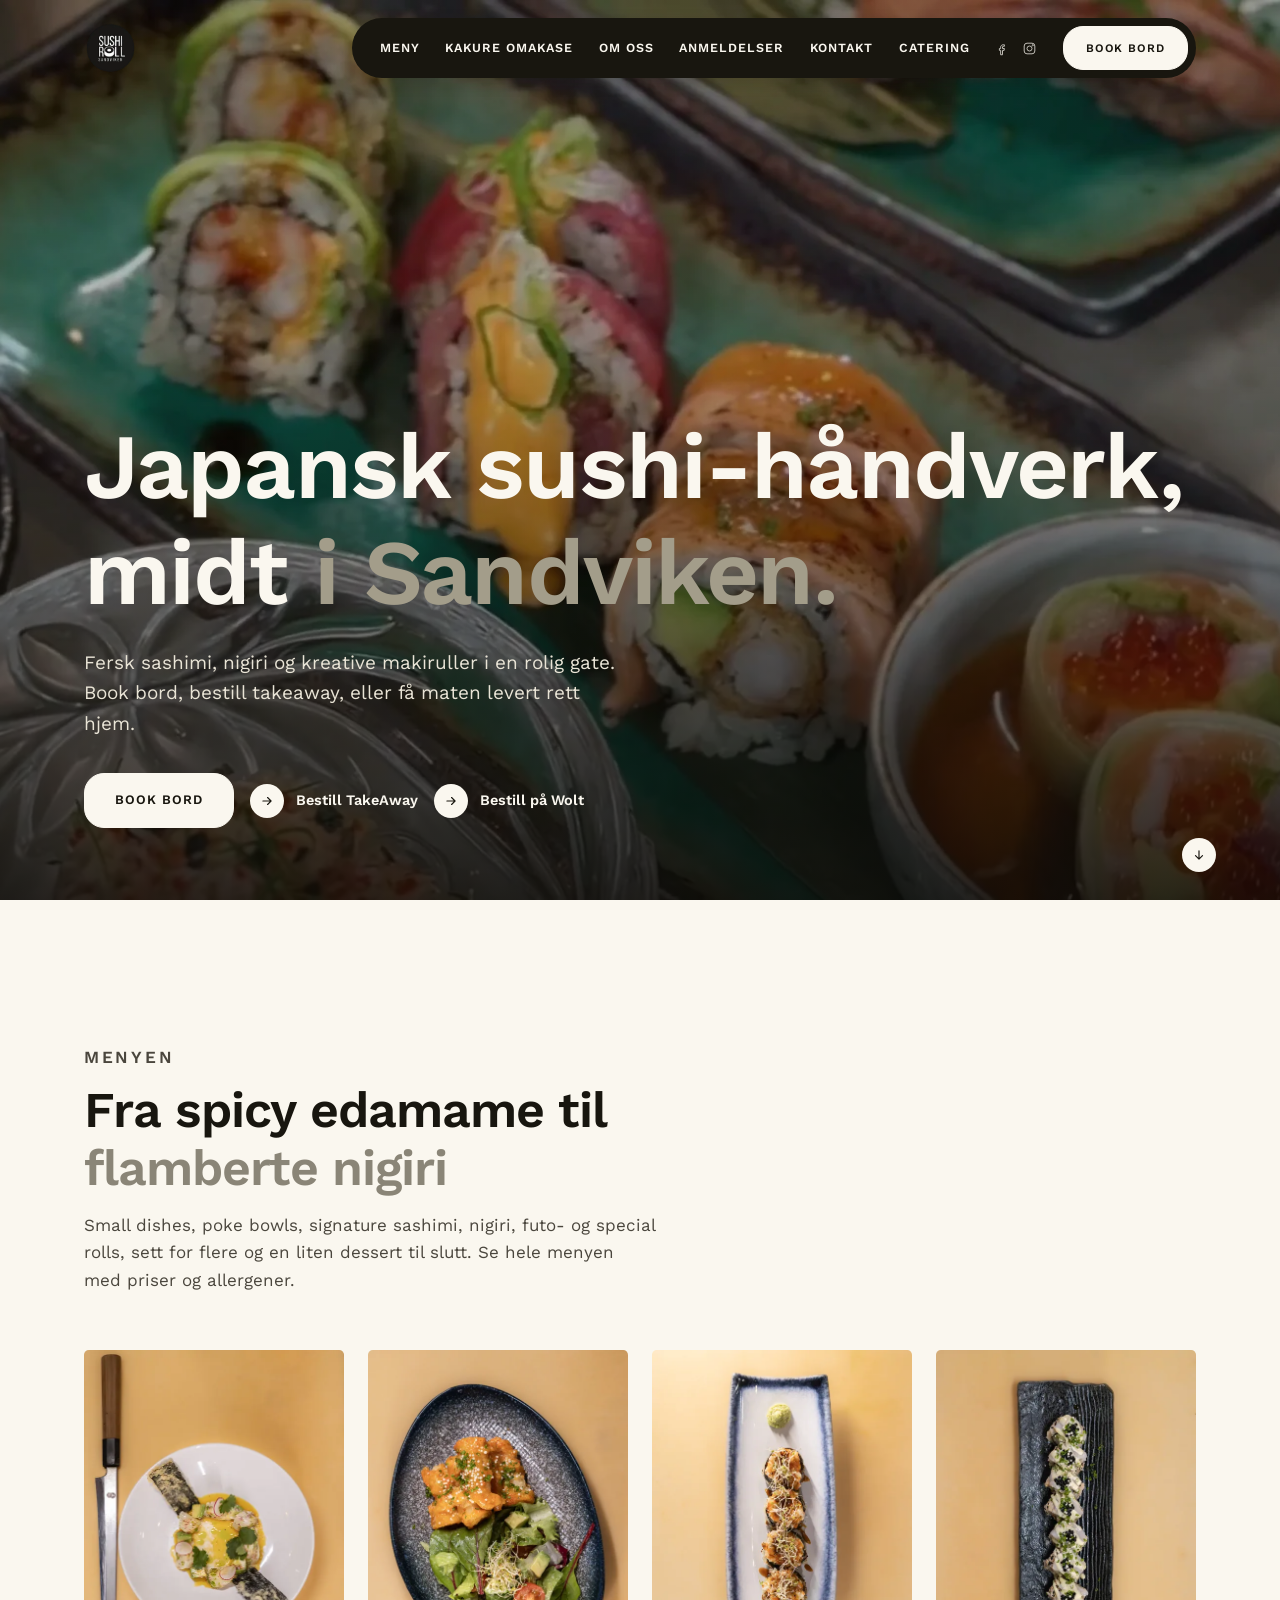
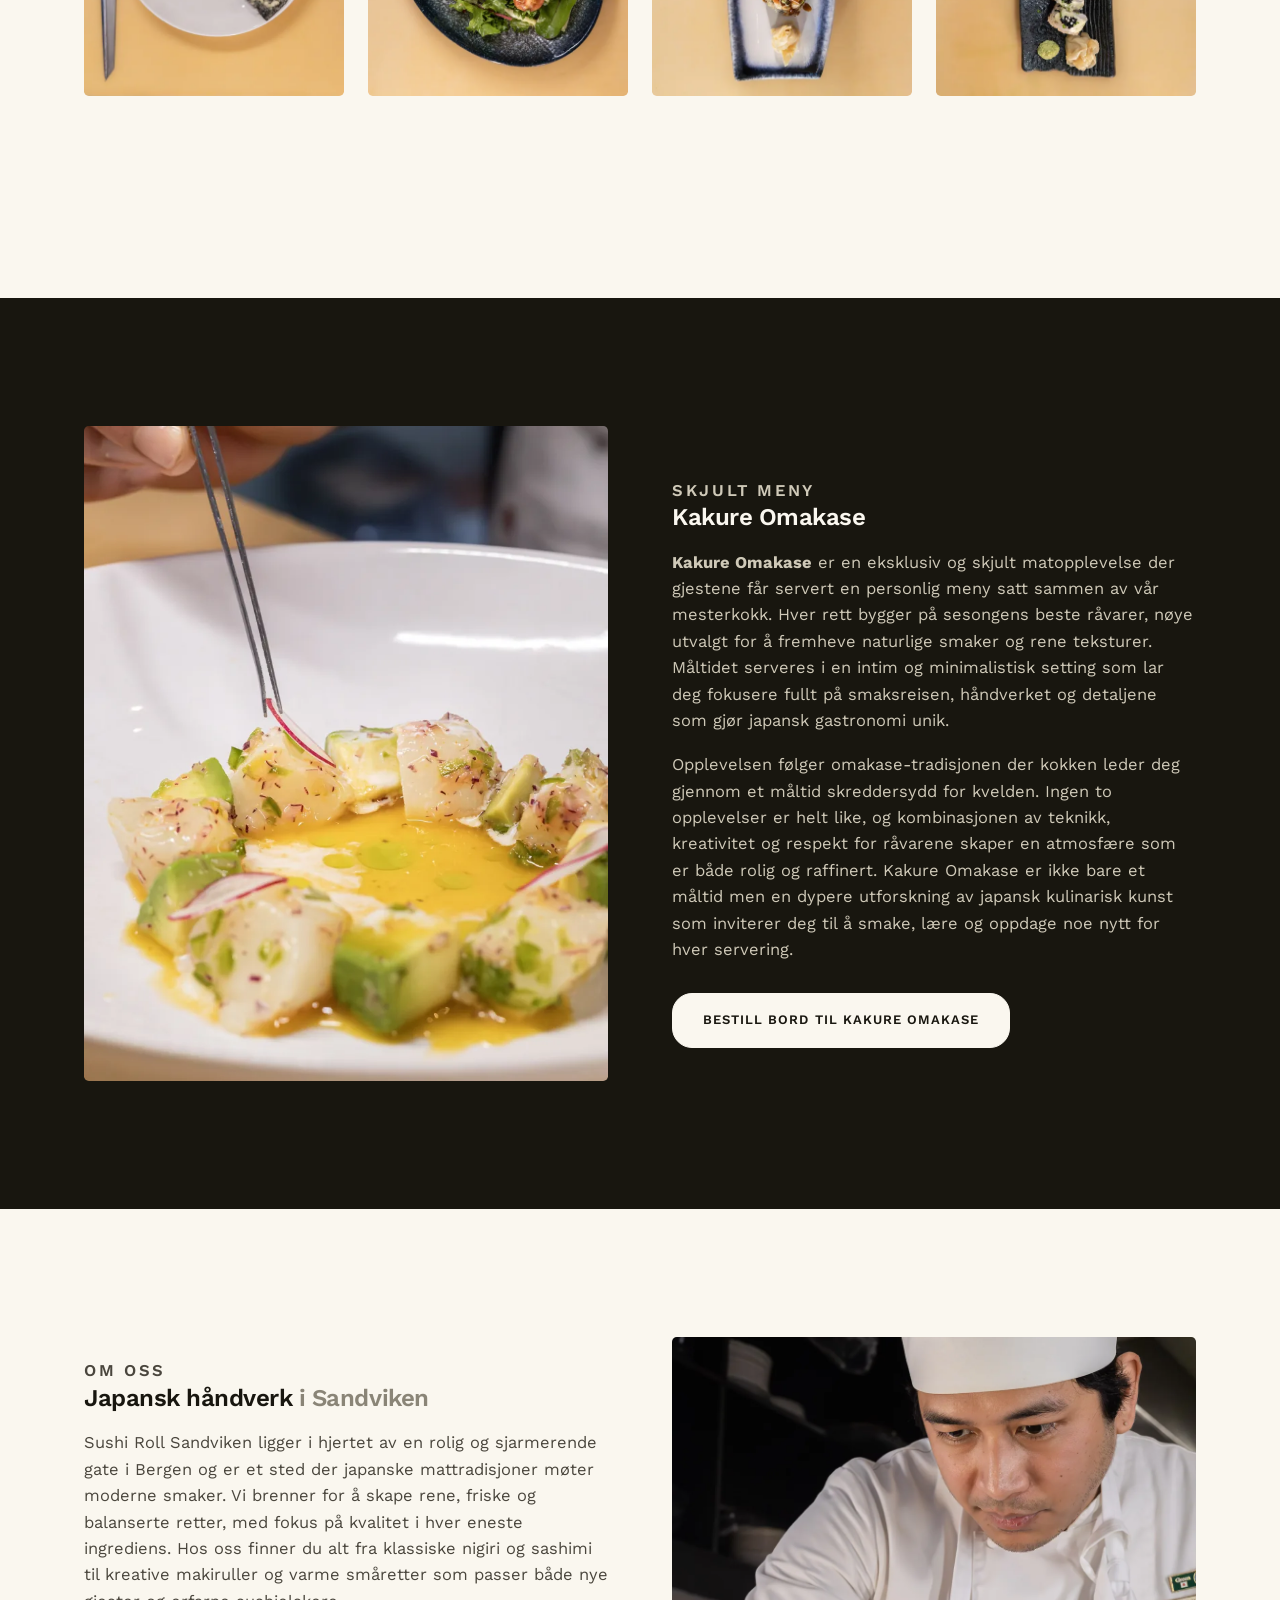
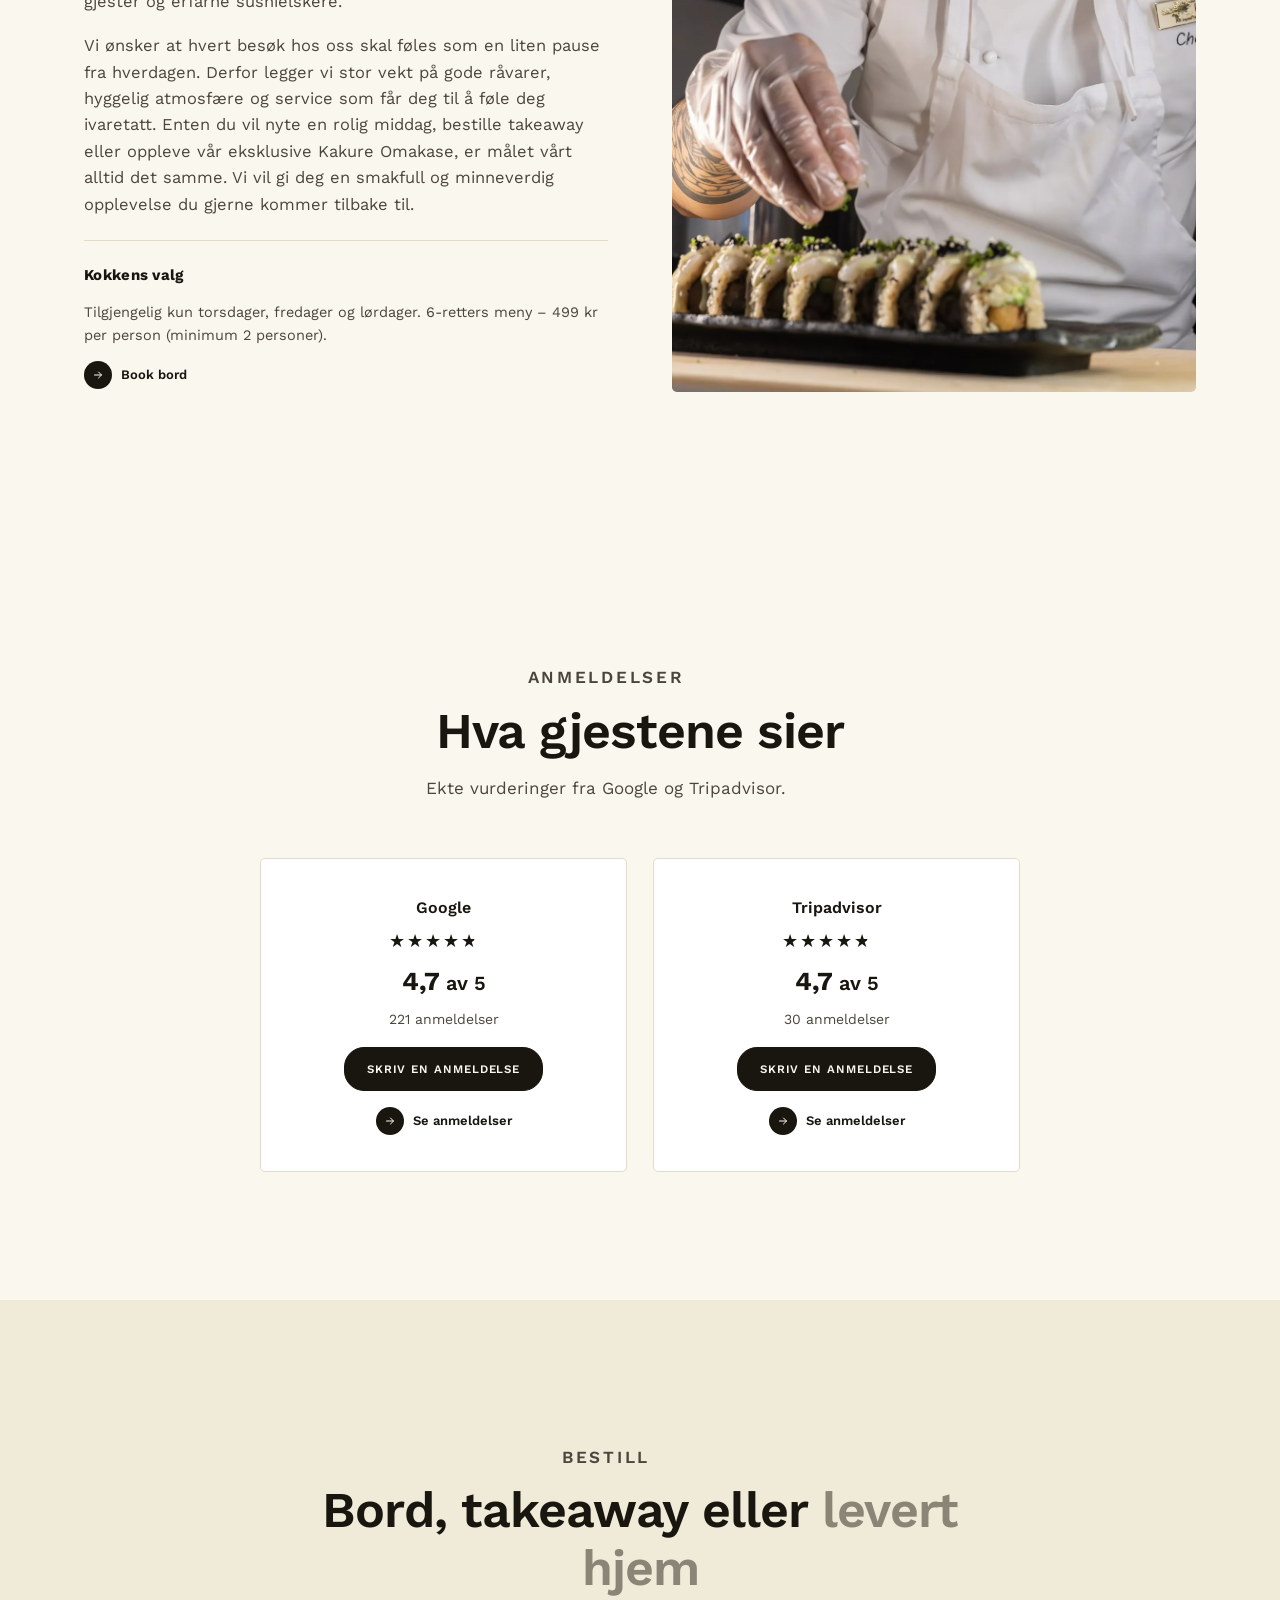
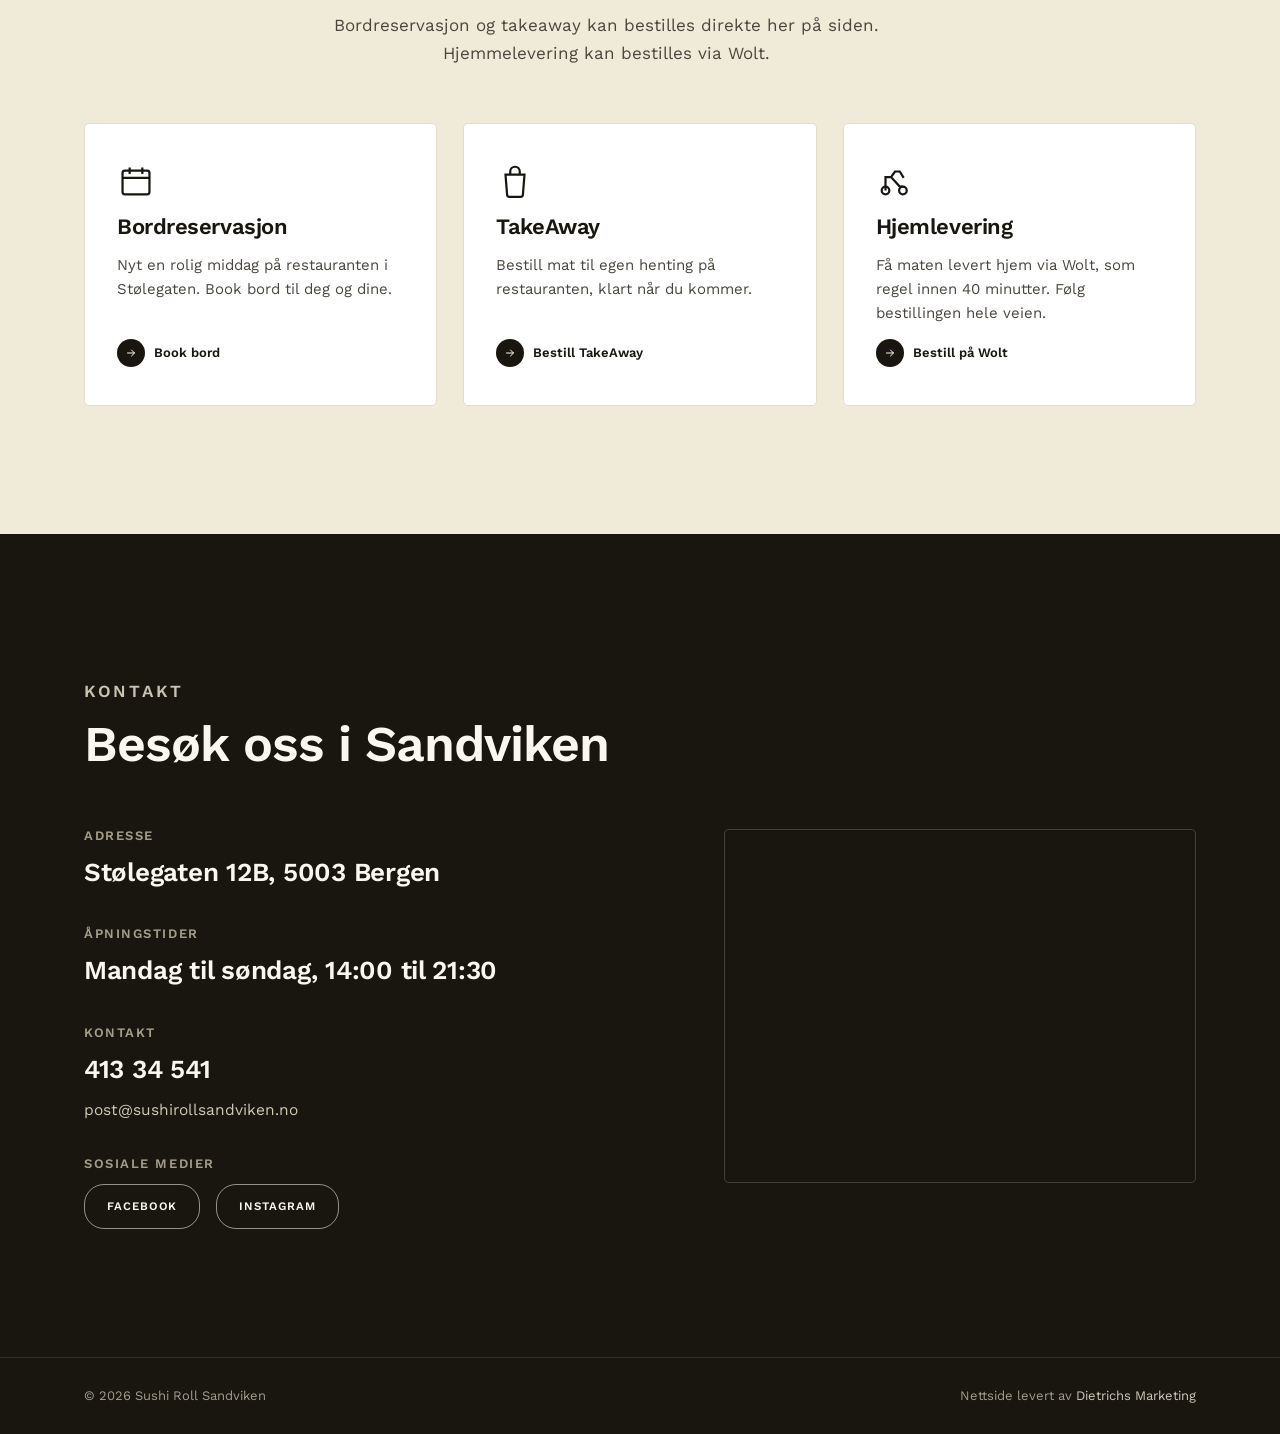
==== index.html @ 58fd5859 "Sett inn ekte Google tag (GT-PLFJ6S7V) for Sushi Roll AS + merk konverteringslenker - Erstattet SPOR" ====
<!DOCTYPE html>
<html lang="nb">
<head>
<!-- Google tag (gtag.js) -->
<script async src="https://www.googletagmanager.com/gtag/js?id=GT-PLFJ6S7V"></script>
<script>
  window.dataLayer = window.dataLayer || [];
  function gtag(){dataLayer.push(arguments);}
  gtag('js', new Date());
  gtag('config', 'GT-PLFJ6S7V');
</script>
<meta charset="UTF-8">
<meta name="viewport" content="width=device-width, initial-scale=1">
<title>Sushi Roll Sandviken. Japansk sushi-håndverk i Bergen</title>
<meta name="description" content="Sushi Roll Sandviken ligger i Stølegaten i Bergen. Fersk sashimi, nigiri og kreative makiruller, Kakure Omakase, bordbestilling, takeaway og hjemlevering via Wolt.">
<meta name="theme-color" content="#18160f">
<link rel="canonical" href="https://adriandie.github.io/sushirollsandviken-redesign/">
<meta property="og:type" content="restaurant">
<meta property="og:title" content="Sushi Roll Sandviken. Japansk sushi-håndverk i Bergen">
<meta property="og:description" content="Sushi Roll Sandviken ligger i Stølegaten i Bergen. Fersk sashimi, nigiri og kreative makiruller, Kakure Omakase, bordbestilling, takeaway og hjemlevering via Wolt.">
<meta property="og:image" content="https://adriandie.github.io/sushirollsandviken-redesign/assets/images/hero-poster.webp">
<meta property="og:url" content="https://adriandie.github.io/sushirollsandviken-redesign/">
<meta property="og:locale" content="nb_NO">
<meta name="twitter:card" content="summary_large_image">
<link rel="icon" href="assets/images/favicon.png" type="image/png">
<link rel="preload" as="font" type="font/woff2" href="assets/fonts/WorkSans-600-latin.woff2" crossorigin>
<link rel="preload" as="font" type="font/woff2" href="assets/fonts/WorkSans-400-latin.woff2" crossorigin>
<link rel="stylesheet" href="style.css">
<script type="application/ld+json">
{
  "@context": "https://schema.org",
  "@type": "Restaurant",
  "name": "Sushi Roll Sandviken",
  "image": "https://adriandie.github.io/sushirollsandviken-redesign/assets/images/hero-poster.webp",
  "url": "https://adriandie.github.io/sushirollsandviken-redesign/",
  "telephone": "+4741334541",
  "email": "post@sushirollsandviken.no",
  "servesCuisine": "Japansk",
  "priceRange": "$$",
  "menu": "https://adriandie.github.io/sushirollsandviken-redesign/meny.html",
  "address": {
    "@type": "PostalAddress",
    "streetAddress": "Stølegaten 12B",
    "postalCode": "5003",
    "addressLocality": "Bergen",
    "addressCountry": "NO"
  },
  "openingHoursSpecification": {
    "@type": "OpeningHoursSpecification",
    "dayOfWeek": ["Monday","Tuesday","Wednesday","Thursday","Friday","Saturday","Sunday"],
    "opens": "14:00",
    "closes": "21:30"
  },
  "sameAs": [
    "https://www.facebook.com/Sushirollsandviken",
    "https://www.instagram.com/sushirollsandviken/",
    "https://www.tripadvisor.com/Restaurant_Review-g190502-d24092539-Reviews-Sushi_Roll_Sandviken-Bergen_Hordaland_Western_Norway.html"
  ]
}
</script>
</head>
<body>
<!-- SPORING: sett inn GTM noscript-iframe her ved lansering på ekte domene, se SPORING-KILDE.md -->

<div class="scrim" id="scrim"></div>

<header class="site-header" id="siteHeader">
  <div class="container">
    <a href="index.html" class="brand" aria-label="Sushi Roll Sandviken, til forsiden">
      <img src="assets/images/logo.webp" alt="Sushi Roll Sandviken" width="150" height="148">
    </a>
    <div class="nav-pill">
      <nav class="main-nav" aria-label="Hovedmeny">
        <a href="meny.html">Meny</a>
        <a href="#kakure">Kakure Omakase</a>
        <a href="#om">Om oss</a>
        <a href="#anmeldelser">Anmeldelser</a>
        <a href="#kontakt">Kontakt</a>
        <a href="catering.html">Catering</a>
      </nav>
      <div class="header-social">
        <a href="https://www.facebook.com/Sushirollsandviken" target="_blank" rel="noopener" aria-label="Sushi Roll Sandviken på Facebook">
          <svg viewBox="0 0 24 24" fill="none" stroke="currentColor" stroke-width="1.6"><path d="M15 8.5h-2c-.55 0-1 .45-1 1V12h3l-.4 3h-2.6v7h-3v-7H7v-3h2v-2.2C9 7.9 10.6 6 13.2 6H15v2.5Z"/></svg>
        </a>
        <a href="https://www.instagram.com/sushirollsandviken/" target="_blank" rel="noopener" aria-label="Sushi Roll Sandviken på Instagram">
          <svg viewBox="0 0 24 24" fill="none" stroke="currentColor" stroke-width="1.6"><rect x="3.5" y="3.5" width="17" height="17" rx="4.5"/><circle cx="12" cy="12" r="4"/><circle cx="17.2" cy="6.8" r="1"/></svg>
        </a>
      </div>
      <a class="btn btn--sm nav-cta" href="https://booking.gastroplanner.no/sushi-roll-sandviken/t" target="_blank" rel="noopener" data-event="sushi-table-booking">Book bord</a>
    </div>
  </div>
</header>

<nav class="mobile-tabbar" aria-label="Hurtighandlinger" id="mobileTabbar">
  <a class="mobile-tabbar-item is-primary" href="https://booking.gastroplanner.no/sushi-roll-sandviken/t" target="_blank" rel="noopener" data-event="sushi-table-booking">
    <svg viewBox="0 0 24 24" fill="none" stroke="currentColor" stroke-width="1.4"><rect x="3.5" y="5.5" width="17" height="15" rx="1.5"/><path d="M3.5 10h17M8 3.5v4M16 3.5v4"/></svg>
    <span>Book bord</span>
  </a>
  <button type="button" class="mobile-tabbar-item" id="tabbarOrderTrigger" aria-haspopup="true" aria-expanded="false" aria-controls="tabbarOrderMenu">
    <svg viewBox="0 0 24 24" fill="none" stroke="currentColor" stroke-width="1.4"><path d="M6 8h12l-1 12.5a1.5 1.5 0 0 1-1.5 1.5h-7a1.5 1.5 0 0 1-1.5-1.5L6 8Z"/><path d="M9 8V6a3 3 0 0 1 6 0v2"/></svg>
    <span>Bestill</span>
  </button>
  <button class="mobile-tabbar-item" id="hamburgerBtn" aria-label="Åpne meny" aria-expanded="false" aria-controls="mobileMenu">
    <svg viewBox="0 0 24 24" fill="none" stroke="currentColor" stroke-width="2" stroke-linecap="round"><path d="M4 7h16M4 12h16M4 17h16"/></svg>
    <span>Meny</span>
  </button>
  <div class="tabbar-order-menu" id="tabbarOrderMenu">
    <a href="https://wolt.com/en/nor/bergen/restaurant/sushi-roll-sandviken" target="_blank" rel="noopener">Levering</a>
    <a href="https://order.gastroplanner.no/s/ZCVRJ" target="_blank" rel="noopener">Takeaway</a>
  </div>
</nav>

<div class="mobile-menu" id="mobileMenu">
  <div class="mobile-menu-top">
    <button class="mobile-close" id="mobileCloseBtn" aria-label="Lukk meny">
      <svg viewBox="0 0 24 24" fill="none" stroke="currentColor" stroke-width="1.8" width="18" height="18"><path d="M5 5l14 14M19 5 5 19"/></svg>
    </button>
  </div>
  <nav aria-label="Mobilmeny">
    <a href="meny.html">Meny</a>
    <a href="#kakure">Kakure Omakase</a>
    <a href="#om">Om oss</a>
    <a href="#anmeldelser">Anmeldelser</a>
    <a href="#kontakt">Kontakt</a>
    <a href="catering.html">Catering</a>
  </nav>
  <div class="btn-row">
    <a class="btn btn--on-dark" href="https://booking.gastroplanner.no/sushi-roll-sandviken/t" target="_blank" rel="noopener" data-event="sushi-table-booking">Book bord</a>
    <a class="btn btn--ghost-on-dark" href="https://order.gastroplanner.no/s/ZCVRJ" target="_blank" rel="noopener">Bestill TakeAway</a>
    <a class="btn btn--ghost-on-dark" href="https://wolt.com/en/nor/bergen/restaurant/sushi-roll-sandviken" target="_blank" rel="noopener">Bestill på Wolt</a>
  </div>
  <div class="mobile-social">
    <a href="https://www.facebook.com/Sushirollsandviken" target="_blank" rel="noopener" aria-label="Facebook">
      <svg viewBox="0 0 24 24" fill="none" stroke="currentColor" stroke-width="1.6"><path d="M15 8.5h-2c-.55 0-1 .45-1 1V12h3l-.4 3h-2.6v7h-3v-7H7v-3h2v-2.2C9 7.9 10.6 6 13.2 6H15v2.5Z"/></svg>
    </a>
    <a href="https://www.instagram.com/sushirollsandviken/" target="_blank" rel="noopener" aria-label="Instagram">
      <svg viewBox="0 0 24 24" fill="none" stroke="currentColor" stroke-width="1.6"><rect x="3.5" y="3.5" width="17" height="17" rx="4.5"/><circle cx="12" cy="12" r="4"/><circle cx="17.2" cy="6.8" r="1"/></svg>
    </a>
  </div>
</div>

<section class="hero" id="hero">
  <div class="hero-media">
    <video autoplay muted loop playsinline preload="none" poster="assets/images/hero-poster.webp">
      <source src="assets/video/hero.mp4" type="video/mp4">
    </video>
  </div>
  <div class="hero-inner container">
    <h1 class="headline" data-muted="2">Japansk sushi-håndverk, midt i Sandviken.</h1>
    <p class="hero-lead reveal">Fersk sashimi, nigiri og kreative makiruller i en rolig gate. Book bord, bestill takeaway, eller få maten levert rett hjem.</p>
    <div class="btn-row reveal">
      <a class="btn btn--on-dark" href="https://booking.gastroplanner.no/sushi-roll-sandviken/t" target="_blank" rel="noopener" data-event="sushi-table-booking">Book bord</a>
      <a class="arrow-link arrow-link--on-dark hero-order-desktop" href="https://order.gastroplanner.no/s/ZCVRJ" target="_blank" rel="noopener">
        <span class="arrow-circle"><svg viewBox="0 0 24 24" fill="none" stroke="currentColor" stroke-width="2" stroke-linecap="round" stroke-linejoin="round"><path d="M5 12h14M13 6l6 6-6 6"/></svg></span>
        Bestill TakeAway
      </a>
      <a class="arrow-link arrow-link--on-dark hero-order-desktop" href="https://wolt.com/en/nor/bergen/restaurant/sushi-roll-sandviken" target="_blank" rel="noopener">
        <span class="arrow-circle"><svg viewBox="0 0 24 24" fill="none" stroke="currentColor" stroke-width="2" stroke-linecap="round" stroke-linejoin="round"><path d="M5 12h14M13 6l6 6-6 6"/></svg></span>
        Bestill på Wolt
      </a>
    </div>
  </div>
  <a href="#chefs" class="hero-scroll arrow-link arrow-link--on-dark" aria-label="Se mer">
    <span class="arrow-circle"><svg viewBox="0 0 24 24" fill="none" stroke="currentColor" stroke-width="2" stroke-linecap="round" stroke-linejoin="round"><path d="M12 5v14M6 13l6 6 6-6"/></svg></span>
  </a>
</section>

<section class="section" id="meny-preview">
  <div class="container">
    <div class="section-head">
      <p class="eyebrow reveal">Menyen</p>
      <h2 class="headline" data-muted="2">Fra spicy edamame til flamberte nigiri</h2>
      <p class="reveal">Small dishes, poke bowls, signature sashimi, nigiri, futo- og special rolls, sett for flere og en liten dessert til slutt. Se hele menyen med priser og allergener.</p>
    </div>
    <div class="dish-grid">
      <div class="dish-card reveal"><img src="assets/images/dish-01.webp" alt="Retter tilberedt hos Sushi Roll Sandviken" loading="lazy" width="528" height="705"></div>
      <div class="dish-card reveal"><img src="assets/images/dish-02.webp" alt="Retter tilberedt hos Sushi Roll Sandviken" loading="lazy" width="529" height="705"></div>
      <div class="dish-card reveal"><img src="assets/images/dish-03.webp" alt="Sushirull hos Sushi Roll Sandviken" loading="lazy" width="529" height="705"></div>
      <div class="dish-card reveal"><img src="assets/images/dish-04.webp" alt="Sushirull hos Sushi Roll Sandviken" loading="lazy" width="529" height="705"></div>
    </div>
    <div class="menu-cta reveal">
      <a class="arrow-link" href="meny.html">
        <span class="arrow-circle"><svg viewBox="0 0 24 24" fill="none" stroke="currentColor" stroke-width="2" stroke-linecap="round" stroke-linejoin="round"><path d="M5 12h14M13 6l6 6-6 6"/></svg></span>
        Se hele menyen
      </a>
    </div>
  </div>
</section>

<section class="section section--ink" id="kakure">
  <div class="container">
    <div class="split">
      <div class="split-media reveal"><img src="assets/images/kakure.webp" alt="Rett fra Kakure Omakase hos Sushi Roll Sandviken" loading="lazy" width="773" height="1030"></div>
      <div class="split-copy reveal">
        <p class="eyebrow">Skjult meny</p>
        <h2 class="headline">Kakure Omakase</h2>
        <p><strong>Kakure Omakase</strong> er en eksklusiv og skjult matopplevelse der gjestene får servert en personlig meny satt sammen av vår mesterkokk. Hver rett bygger på sesongens beste råvarer, nøye utvalgt for å fremheve naturlige smaker og rene teksturer. Måltidet serveres i en intim og minimalistisk setting som lar deg fokusere fullt på smaksreisen, håndverket og detaljene som gjør japansk gastronomi unik.</p>
        <p>Opplevelsen følger omakase-tradisjonen der kokken leder deg gjennom et måltid skreddersydd for kvelden. Ingen to opplevelser er helt like, og kombinasjonen av teknikk, kreativitet og respekt for råvarene skaper en atmosfære som er både rolig og raffinert. Kakure Omakase er ikke bare et måltid men en dypere utforskning av japansk kulinarisk kunst som inviterer deg til å smake, lære og oppdage noe nytt for hver servering.</p>
        <div class="btn-row">
          <a class="btn btn--on-dark" href="https://booking.gastroplanner.no/kakure_omakse/t" target="_blank" rel="noopener" data-event="kakure-booking">Bestill bord til Kakure Omakase</a>
        </div>
      </div>
    </div>
  </div>
</section>

<section class="section" id="om">
  <div class="container">
    <div class="split reverse">
      <div class="split-media reveal"><img src="assets/images/about.webp" alt="Kokk hos Sushi Roll Sandviken plasserer en rull" loading="lazy" width="1100" height="1467"></div>
      <div class="split-copy reveal">
        <p class="eyebrow">Om oss</p>
        <h2 class="headline" data-muted="2">Japansk håndverk i Sandviken</h2>
        <p>Sushi Roll Sandviken ligger i hjertet av en rolig og sjarmerende gate i Bergen og er et sted der japanske mattradisjoner møter moderne smaker. Vi brenner for å skape rene, friske og balanserte retter, med fokus på kvalitet i hver eneste ingrediens. Hos oss finner du alt fra klassiske nigiri og sashimi til kreative makiruller og varme småretter som passer både nye gjester og erfarne sushielskere.</p>
        <p>Vi ønsker at hvert besøk hos oss skal føles som en liten pause fra hverdagen. Derfor legger vi stor vekt på gode råvarer, hyggelig atmosfære og service som får deg til å føle deg ivaretatt. Enten du vil nyte en rolig middag, bestille takeaway eller oppleve vår eksklusive Kakure Omakase, er målet vårt alltid det samme. Vi vil gi deg en smakfull og minneverdig opplevelse du gjerne kommer tilbake til.</p>
        <div class="chefs-label">
          <strong>Kokkens valg</strong>
          <span>Tilgjengelig kun torsdager, fredager og lørdager. 6-retters meny – 499 kr per person (minimum 2 personer).</span>
          <a class="arrow-link arrow-link--sm" href="https://booking.gastroplanner.no/sushi-roll-sandviken/t" target="_blank" rel="noopener" data-event="sushi-table-booking">
            <span class="arrow-circle"><svg viewBox="0 0 24 24" fill="none" stroke="currentColor" stroke-width="2" stroke-linecap="round" stroke-linejoin="round"><path d="M5 12h14M13 6l6 6-6 6"/></svg></span>
            Book bord
          </a>
        </div>
      </div>
    </div>
  </div>
</section>

<section class="section" id="anmeldelser">
  <div class="container">
    <div class="section-head center">
      <p class="eyebrow reveal">Anmeldelser</p>
      <h2 class="headline">Hva gjestene sier</h2>
      <p class="reveal">Ekte vurderinger fra Google og Tripadvisor.</p>
    </div>
    <div class="review-grid">
      <div class="review-card reveal">
        <div class="review-top">
          <span class="review-platform">Google</span>
          <svg class="stars" viewBox="0 0 110 20" aria-hidden="true">
            <defs><linearGradient id="fill-google"><stop offset="94%" stop-color="var(--ink)"/><stop offset="94%" stop-color="var(--line-strong)"/></linearGradient></defs>
            <text x="0" y="16" font-size="18" letter-spacing="2" fill="url(#fill-google)">★★★★★</text>
          </svg>
        </div>
        <p class="review-score"><strong>4,7</strong> av 5</p>
        <p class="review-count">221 anmeldelser</p>
        <div class="btn-row">
          <a class="btn btn--sm" href="https://www.google.com/maps?cid=10781024246180752057&#38;hl=no" target="_blank" rel="noopener">Skriv en anmeldelse</a>
          <a class="arrow-link arrow-link--sm" href="https://www.google.com/maps?cid=10781024246180752057&#38;hl=no" target="_blank" rel="noopener">
            <span class="arrow-circle"><svg viewBox="0 0 24 24" fill="none" stroke="currentColor" stroke-width="2" stroke-linecap="round" stroke-linejoin="round"><path d="M5 12h14M13 6l6 6-6 6"/></svg></span>
            Se anmeldelser
          </a>
        </div>
      </div>
      <div class="review-card reveal">
        <div class="review-top">
          <span class="review-platform">Tripadvisor</span>
          <svg class="stars" viewBox="0 0 110 20" aria-hidden="true">
            <defs><linearGradient id="fill-trip"><stop offset="94%" stop-color="var(--ink)"/><stop offset="94%" stop-color="var(--line-strong)"/></linearGradient></defs>
            <text x="0" y="16" font-size="18" letter-spacing="2" fill="url(#fill-trip)">★★★★★</text>
          </svg>
        </div>
        <p class="review-score"><strong>4,7</strong> av 5</p>
        <p class="review-count">30 anmeldelser</p>
        <div class="btn-row">
          <a class="btn btn--sm" href="https://www.tripadvisor.com/Restaurant_Review-g190502-d24092539-Reviews-Sushi_Roll_Sandviken-Bergen_Hordaland_Western_Norway.html" target="_blank" rel="noopener">Skriv en anmeldelse</a>
          <a class="arrow-link arrow-link--sm" href="https://www.tripadvisor.com/Restaurant_Review-g190502-d24092539-Reviews-Sushi_Roll_Sandviken-Bergen_Hordaland_Western_Norway.html" target="_blank" rel="noopener">
            <span class="arrow-circle"><svg viewBox="0 0 24 24" fill="none" stroke="currentColor" stroke-width="2" stroke-linecap="round" stroke-linejoin="round"><path d="M5 12h14M13 6l6 6-6 6"/></svg></span>
            Se anmeldelser
          </a>
        </div>
      </div>
    </div>
  </div>
</section>

<section class="section section--alt" id="bestill">
  <div class="container">
    <div class="section-head center">
      <p class="eyebrow reveal">Bestill</p>
      <h2 class="headline" data-muted="2">Bord, takeaway eller levert hjem</h2>
      <p class="reveal">Bordreservasjon og takeaway kan bestilles direkte her på siden. Hjemmelevering kan bestilles via Wolt.</p>
    </div>
    <div class="action-grid">
      <div class="action-card reveal">
        <svg class="icon" viewBox="0 0 24 24" fill="none" stroke="currentColor" stroke-width="1.4"><rect x="3.5" y="5.5" width="17" height="15" rx="1.5"/><path d="M3.5 10h17M8 3.5v4M16 3.5v4"/></svg>
        <h3>Bordreservasjon</h3>
        <p>Nyt en rolig middag på restauranten i Stølegaten. Book bord til deg og dine.</p>
        <a class="arrow-link arrow-link--sm" href="https://booking.gastroplanner.no/sushi-roll-sandviken/t" target="_blank" rel="noopener" data-event="sushi-table-booking">
          <span class="arrow-circle"><svg viewBox="0 0 24 24" fill="none" stroke="currentColor" stroke-width="2" stroke-linecap="round" stroke-linejoin="round"><path d="M5 12h14M13 6l6 6-6 6"/></svg></span>
          Book bord
        </a>
      </div>
      <div class="action-card reveal">
        <svg class="icon" viewBox="0 0 24 24" fill="none" stroke="currentColor" stroke-width="1.4"><path d="M6 8h12l-1 12.5a1.5 1.5 0 0 1-1.5 1.5h-7a1.5 1.5 0 0 1-1.5-1.5L6 8Z"/><path d="M9 8V6a3 3 0 0 1 6 0v2"/></svg>
        <h3>TakeAway</h3>
        <p>Bestill mat til egen henting på restauranten, klart når du kommer.</p>
        <a class="arrow-link arrow-link--sm" href="https://order.gastroplanner.no/s/ZCVRJ" target="_blank" rel="noopener">
          <span class="arrow-circle"><svg viewBox="0 0 24 24" fill="none" stroke="currentColor" stroke-width="2" stroke-linecap="round" stroke-linejoin="round"><path d="M5 12h14M13 6l6 6-6 6"/></svg></span>
          Bestill TakeAway
        </a>
      </div>
      <div class="action-card reveal">
        <svg class="icon" viewBox="0 0 24 24" fill="none" stroke="currentColor" stroke-width="1.4"><circle cx="6" cy="18" r="2.4"/><circle cx="17" cy="18" r="2.4"/><path d="M6 18V9.5h3.5L15 15.5h2M9.5 9.5 12 6h3l2.5 4"/></svg>
        <h3>Hjemlevering</h3>
        <p>Få maten levert hjem via Wolt, som regel innen 40 minutter. Følg bestillingen hele veien.</p>
        <a class="arrow-link arrow-link--sm" href="https://wolt.com/en/nor/bergen/restaurant/sushi-roll-sandviken" target="_blank" rel="noopener">
          <span class="arrow-circle"><svg viewBox="0 0 24 24" fill="none" stroke="currentColor" stroke-width="2" stroke-linecap="round" stroke-linejoin="round"><path d="M5 12h14M13 6l6 6-6 6"/></svg></span>
          Bestill på Wolt
        </a>
      </div>
    </div>
  </div>
</section>

<section class="section section--ink" id="kontakt">
  <div class="container">
    <div class="section-head">
      <p class="eyebrow">Kontakt</p>
      <h2 class="headline">Besøk oss i Sandviken</h2>
    </div>
    <div class="contact-grid">
      <div>
        <div class="contact-block reveal">
          <h3>Adresse</h3>
          <a class="big" href="https://www.google.com/maps/search/?api=1&#38;query=St%C3%B8legaten+12B%2C+5003+Bergen" target="_blank" rel="noopener">Stølegaten 12B, 5003 Bergen</a>
        </div>
        <div class="contact-block reveal">
          <h3>Åpningstider</h3>
          <span class="big">Mandag til søndag, 14:00 til 21:30</span>
        </div>
        <div class="contact-block reveal">
          <h3>Kontakt</h3>
          <a class="big" href="tel:+4741334541">413 34 541</a>
          <a class="sub-link" href="mailto:post@sushirollsandviken.no">post@sushirollsandviken.no</a>
        </div>
        <div class="contact-block reveal">
          <h3>Sosiale medier</h3>
          <div class="btn-row" style="margin-top:12px">
            <a class="btn btn--ghost-on-dark btn--sm" href="https://www.facebook.com/Sushirollsandviken" target="_blank" rel="noopener">Facebook</a>
            <a class="btn btn--ghost-on-dark btn--sm" href="https://www.instagram.com/sushirollsandviken/" target="_blank" rel="noopener">Instagram</a>
          </div>
        </div>
      </div>
      <div class="map-embed reveal">
        <iframe src="https://www.google.com/maps?q=St%C3%B8legaten+12B,+5003+Bergen&#38;output=embed" loading="lazy" referrerpolicy="no-referrer-when-downgrade" title="Kart til Sushi Roll Sandviken"></iframe>
      </div>
    </div>
  </div>
</section>

<footer class="site-footer">
  <div class="container">
    <p>© <span id="year"></span> Sushi Roll Sandviken</p>
    <p>Nettside levert av <a href="https://dmarketing.no" target="_blank" rel="noopener">Dietrichs Marketing</a></p>
  </div>
</footer>

<script src="app.js"></script>
</body>
</html>
---- style.css ----
@font-face {
  font-family: 'Work Sans';
  font-style: normal;
  font-weight: 400;
  font-display: swap;
  src: url(assets/fonts/WorkSans-400-latin-ext.woff2) format('woff2');
  unicode-range: U+0100-02BA, U+02BD-02C5, U+02C7-02CC, U+02CE-02D7, U+02DD-02FF, U+0304, U+0308, U+0329, U+1D00-1DBF, U+1E00-1E9F, U+1EF2-1EFF, U+2020, U+20A0-20AB, U+20AD-20C0, U+2113, U+2C60-2C7F, U+A720-A7FF;
}
@font-face {
  font-family: 'Work Sans';
  font-style: normal;
  font-weight: 400;
  font-display: swap;
  src: url(assets/fonts/WorkSans-400-latin.woff2) format('woff2');
  unicode-range: U+0000-00FF, U+0131, U+0152-0153, U+02BB-02BC, U+02C6, U+02DA, U+02DC, U+0304, U+0308, U+0329, U+2000-206F, U+20AC, U+2122, U+2191, U+2193, U+2212, U+2215, U+FEFF, U+FFFD;
}
@font-face {
  font-family: 'Work Sans';
  font-style: normal;
  font-weight: 500;
  font-display: swap;
  src: url(assets/fonts/WorkSans-500-latin-ext.woff2) format('woff2');
  unicode-range: U+0100-02BA, U+02BD-02C5, U+02C7-02CC, U+02CE-02D7, U+02DD-02FF, U+0304, U+0308, U+0329, U+1D00-1DBF, U+1E00-1E9F, U+1EF2-1EFF, U+2020, U+20A0-20AB, U+20AD-20C0, U+2113, U+2C60-2C7F, U+A720-A7FF;
}
@font-face {
  font-family: 'Work Sans';
  font-style: normal;
  font-weight: 500;
  font-display: swap;
  src: url(assets/fonts/WorkSans-500-latin.woff2) format('woff2');
  unicode-range: U+0000-00FF, U+0131, U+0152-0153, U+02BB-02BC, U+02C6, U+02DA, U+02DC, U+0304, U+0308, U+0329, U+2000-206F, U+20AC, U+2122, U+2191, U+2193, U+2212, U+2215, U+FEFF, U+FFFD;
}
@font-face {
  font-family: 'Work Sans';
  font-style: normal;
  font-weight: 600;
  font-display: swap;
  src: url(assets/fonts/WorkSans-600-latin-ext.woff2) format('woff2');
  unicode-range: U+0100-02BA, U+02BD-02C5, U+02C7-02CC, U+02CE-02D7, U+02DD-02FF, U+0304, U+0308, U+0329, U+1D00-1DBF, U+1E00-1E9F, U+1EF2-1EFF, U+2020, U+20A0-20AB, U+20AD-20C0, U+2113, U+2C60-2C7F, U+A720-A7FF;
}
@font-face {
  font-family: 'Work Sans';
  font-style: normal;
  font-weight: 600;
  font-display: swap;
  src: url(assets/fonts/WorkSans-600-latin.woff2) format('woff2');
  unicode-range: U+0000-00FF, U+0131, U+0152-0153, U+02BB-02BC, U+02C6, U+02DA, U+02DC, U+0304, U+0308, U+0329, U+2000-206F, U+20AC, U+2122, U+2191, U+2193, U+2212, U+2215, U+FEFF, U+FFFD;
}
@font-face {
  font-family: 'Work Sans';
  font-style: normal;
  font-weight: 700;
  font-display: swap;
  src: url(assets/fonts/WorkSans-700-latin-ext.woff2) format('woff2');
  unicode-range: U+0100-02BA, U+02BD-02C5, U+02C7-02CC, U+02CE-02D7, U+02DD-02FF, U+0304, U+0308, U+0329, U+1D00-1DBF, U+1E00-1E9F, U+1EF2-1EFF, U+2020, U+20A0-20AB, U+20AD-20C0, U+2113, U+2C60-2C7F, U+A720-A7FF;
}
@font-face {
  font-family: 'Work Sans';
  font-style: normal;
  font-weight: 700;
  font-display: swap;
  src: url(assets/fonts/WorkSans-700-latin.woff2) format('woff2');
  unicode-range: U+0000-00FF, U+0131, U+0152-0153, U+02BB-02BC, U+02C6, U+02DA, U+02DC, U+0304, U+0308, U+0329, U+2000-206F, U+20AC, U+2122, U+2191, U+2193, U+2212, U+2215, U+FEFF, U+FFFD;
}

/* Sushi Roll Sandviken — redesign, sabi-sushi-style-inspired pass
   Palette stays locked to the client's own brand: ink / off-white / warm neutrals.
   Sabi's bold structural register (semi-bold type, floating pill nav, two-tier
   radius, circular arrow-links, per-word headline reveal) is mapped onto that
   existing palette instead of Sabi's literal coral-red. */


:root{
  --ink:#18160f;
  --ink-soft:#4a463d;
  --ink-faint:#8a8577;
  --paper:#faf7ef;
  --paper-alt:#f0ead9;
  --white:#ffffff;
  --line:#e3dcc9;
  --line-strong:#cfc6ac;
  --cta-bg:#18160f;
  --cta-text:#faf7ef;

  --sans:'Work Sans', -apple-system, BlinkMacSystemFont, 'Segoe UI', sans-serif;

  --container:1240px;
  --pad: clamp(20px, 5vw, 64px);
  --section-pad: clamp(64px, 10vw, 128px);

  --radius-sm: 0.3rem;
  --radius-pill: 20px;
  --radius-full: 999px;
  --shadow-float: 0 5px 15px rgba(24,22,15,.15);
}

*,*::before,*::after{box-sizing:border-box}
html{scroll-behavior:smooth}
@media (prefers-reduced-motion:reduce){html{scroll-behavior:auto}}

body{
  margin:0;
  background:var(--paper);
  color:var(--ink);
  font-family:var(--sans);
  font-size:16px;
  line-height:1.6;
  overflow-x:hidden;
  -webkit-font-smoothing:antialiased;
}

img{max-width:100%;display:block}
a{color:inherit;text-decoration:none}
ul{margin:0;padding:0;list-style:none}
button{font-family:inherit;cursor:pointer}
h1,h2,h3,h4{font-family:var(--sans);font-weight:600;margin:0;line-height:1.15;letter-spacing:-0.02em}
p{margin:0}

.container{max-width:var(--container);margin-inline:auto;padding-inline:var(--pad)}

.eyebrow{
  font-family:var(--sans);
  font-size:12.5px;
  font-weight:600;
  letter-spacing:.16em;
  text-transform:uppercase;
  color:var(--ink-faint);
}

section[id]{scroll-margin-top:96px}
.section{padding-block:var(--section-pad)}
.section--alt{background:var(--paper-alt)}
.section--ink{background:var(--ink);color:var(--paper)}
.section--ink .eyebrow{color:#a39d8a}

.section-head{max-width:640px;margin-bottom:clamp(32px,6vw,56px)}
.section-head.center{margin-inline:auto;text-align:center}
.section-head h2{font-size:clamp(30px,4.4vw,50px);margin-top:10px}
.section-head p{margin-top:16px;color:var(--ink-soft);font-size:17px;max-width:52ch}
.section--ink .section-head p{color:#c9c3b1}

/* ---------- Per-word headline reveal (sabi-sushi-style signature) ---------- */
.headline .word{
  display:inline-block;
  opacity:0;
  transform:translateY(10px);
  transition:opacity .5s ease, transform .5s ease;
}
.headline.is-visible .word{opacity:1;transform:none}
.word--muted{color:var(--ink-faint)}
.section--ink .word--muted, .hero .word--muted{color:#a39d8a}
@media (prefers-reduced-motion:reduce){
  .headline .word{opacity:1;transform:none;transition:none}
}

/* ---------- Buttons ---------- */
.btn{
  display:inline-flex;align-items:center;justify-content:center;gap:8px;
  padding:16px 30px;
  font-family:var(--sans);
  font-weight:600;
  font-size:13px;
  letter-spacing:.08em;
  text-transform:uppercase;
  border:1px solid var(--cta-bg);
  border-radius:var(--radius-pill);
  background:var(--cta-bg);
  color:var(--cta-text);
  transition:background .25s ease, color .25s ease, border-color .25s ease, transform .2s ease;
  white-space:nowrap;
}
.btn:hover{background:transparent;color:var(--cta-bg)}
.btn--ghost{background:transparent;color:var(--cta-bg)}
.btn--ghost:hover{background:var(--cta-bg);color:var(--cta-text)}
.btn--on-dark{border-color:var(--paper);background:var(--paper);color:var(--ink)}
.btn--on-dark:hover{background:transparent;color:var(--paper)}
.btn--ghost-on-dark{border-color:rgba(250,247,239,.55);background:transparent;color:var(--paper)}
.btn--ghost-on-dark:hover{border-color:var(--paper);background:var(--paper);color:var(--ink)}
.btn--sm{padding:12px 22px;font-size:11.5px}
.btn-row{display:flex;flex-wrap:wrap;gap:16px;align-items:center}

/* ---------- Circular arrow-link (sabi-sushi-style signature) ---------- */
.arrow-link{
  display:inline-flex;align-items:center;gap:12px;
  font-family:var(--sans);font-weight:600;font-size:14.5px;
  color:var(--ink);
}
.arrow-link .arrow-circle{
  display:inline-flex;align-items:center;justify-content:center;
  width:34px;height:34px;border-radius:50%;flex:none;
  background:var(--ink);color:var(--paper);
  transition:transform .2s ease;
}
.arrow-link .arrow-circle svg{width:14px;height:14px}
.arrow-link:hover .arrow-circle{transform:translateX(3px)}
.arrow-link--on-dark{color:var(--paper)}
.arrow-link--on-dark .arrow-circle{background:var(--paper);color:var(--ink)}
.arrow-link--sm{font-size:13px;gap:9px}
.arrow-link--sm .arrow-circle{width:28px;height:28px}
.arrow-link--sm .arrow-circle svg{width:12px;height:12px}

/* ---------- Floating header ---------- */
.site-header{
  position:fixed;top:0;left:0;right:0;z-index:100;
  padding-block:18px;
  pointer-events:none;
}
.site-header .container{display:flex;align-items:center;justify-content:space-between;gap:24px}
.brand{display:flex;align-items:center;gap:10px;pointer-events:auto}
.brand img{height:clamp(40px,7vw,52px);width:auto;border-radius:50%}

.nav-pill{
  display:flex;align-items:center;gap:clamp(16px,2vw,30px);
  background:var(--ink);color:var(--paper);
  border-radius:var(--radius-full);
  padding:8px 8px 8px clamp(20px,3vw,28px);
  box-shadow:var(--shadow-float);
  pointer-events:auto;
}
.main-nav{display:flex;align-items:center;gap:clamp(14px,2vw,26px)}
.main-nav a{
  font-size:12.5px;font-weight:600;letter-spacing:.08em;text-transform:uppercase;
  color:var(--paper);position:relative;padding-block:4px;
}
.main-nav a::after{
  content:"";position:absolute;left:0;right:0;bottom:-2px;height:1px;
  background:currentColor;transform:scaleX(0);transform-origin:left;transition:transform .25s ease;
}
.main-nav a:hover::after{transform:scaleX(1)}

.header-actions{display:flex;align-items:center}
.header-social{display:flex;gap:12px}
.header-social a{color:var(--paper);opacity:.75}
.header-social a:hover{opacity:1}
.header-social svg{width:15px;height:15px;display:block}

.nav-pill .nav-cta{border-color:var(--paper);background:var(--paper);color:var(--ink)}
.nav-pill .nav-cta:hover{background:transparent;color:var(--paper);border-color:var(--paper)}

/* ---------- Mobile tab bar (sabi-sushi-style signature, bottom variant) ---------- */
.mobile-tabbar{
  display:none;
  position:fixed;left:0;right:0;bottom:0;z-index:100;
  background:var(--ink);
  padding:10px clamp(16px,4vw,28px);
  align-items:stretch;justify-content:space-around;gap:8px;
  box-shadow:0 -5px 15px rgba(24,22,15,.15);
}
.mobile-tabbar-item{
  display:flex;flex-direction:column;align-items:center;justify-content:center;gap:5px;
  flex:1;
  color:var(--paper);font-family:var(--sans);font-size:11.5px;font-weight:600;
  background:none;border:none;padding:9px 6px;border-radius:var(--radius-pill);
}
.mobile-tabbar-item svg{width:21px;height:21px}
.mobile-tabbar-item.is-primary{background:var(--paper);color:var(--ink)}
.mobile-tabbar-item.is-active{background:var(--paper);color:var(--ink)}

/* ---------- Tab bar order dropdown (Bestill -> Levering/Takeaway) ---------- */
.tabbar-order-menu{
  position:absolute;left:16px;right:16px;bottom:calc(100% + 14px);z-index:5;
  display:flex;flex-direction:column;gap:4px;
  background:var(--paper);border-radius:16px;padding:8px;
  box-shadow:var(--shadow-float);
  opacity:0;visibility:hidden;transform:translateY(8px);
  transition:opacity .2s ease, transform .2s ease, visibility .2s;
}
.mobile-tabbar.is-open .tabbar-order-menu{opacity:1;visibility:visible;transform:translateY(0)}
.tabbar-order-menu a{
  font-family:var(--sans);font-weight:600;font-size:14.5px;color:var(--ink);
  padding:13px 14px;border-radius:10px;
}
.tabbar-order-menu a:hover,.tabbar-order-menu a:active{background:var(--paper-alt)}

/* ---------- Mobile off-canvas ---------- */
.mobile-menu{
  position:fixed;inset:0 0 0 auto;width:min(360px,86vw);
  background:var(--ink);color:var(--paper);
  transform:translateX(100%);transition:transform .35s ease;
  z-index:200;padding:22px 28px 22px;
  display:flex;flex-direction:column;
  overflow-y:auto;
}
.mobile-menu.is-open{transform:translateX(0)}
.mobile-menu-top{display:flex;justify-content:flex-end;margin-bottom:18px}
.mobile-close{
  background:none;border:1px solid rgba(250,247,239,.35);border-radius:50%;
  width:38px;height:38px;color:var(--paper);
  display:flex;align-items:center;justify-content:center;
}
.mobile-menu nav{display:flex;flex-direction:column;gap:2px}
.mobile-menu nav a{
  font-family:var(--sans);font-weight:600;font-size:21px;letter-spacing:-.01em;
  padding:10px 2px;border-bottom:1px solid rgba(250,247,239,.14);
}
.mobile-menu .btn-row{margin-top:18px;flex-direction:column;gap:10px}
.mobile-menu .btn{width:100%;padding:14px 28px}
.mobile-social{display:flex;gap:16px;margin-top:auto;padding-top:16px}
.mobile-social a{color:var(--paper);opacity:.8}
.mobile-social svg{width:19px;height:19px}
.scrim{position:fixed;inset:0;background:rgba(10,9,6,.4);opacity:0;pointer-events:none;transition:opacity .3s ease;z-index:150}
.scrim.is-open{opacity:1;pointer-events:auto}

/* ---------- Hero ---------- */
.hero{
  position:relative;min-height:100svh;display:flex;align-items:flex-end;
  color:#faf7ef;overflow:hidden;
}
.hero-media{position:absolute;inset:0;width:100%;height:100%;overflow:hidden;background:#0e0d09}
.hero-media video,.hero-media img{position:absolute;inset:0;width:100%;height:100%;object-fit:cover}
.hero-media::after{
  content:"";position:absolute;inset:0;
  background:linear-gradient(180deg, rgba(12,11,7,.35) 0%, rgba(12,11,7,.28) 38%, rgba(10,9,6,.86) 100%);
}
.hero-inner{position:relative;z-index:2;width:100%;padding-block:clamp(120px,20vw,180px) clamp(48px,7vw,72px)}
.hero h1{
  font-size:clamp(42px,8vw,92px);
  margin-top:16px;
  max-width:20ch;
}
.hero-lead{margin-top:22px;font-size:clamp(16px,2vw,19px);color:#e9e4d6;max-width:46ch}
.hero .btn-row{margin-top:34px}
.hero-scroll{position:absolute;right:var(--pad);bottom:28px;z-index:2}
.hero-scroll .arrow-circle{animation:bouncedown 2s ease-in-out infinite}
@keyframes bouncedown{0%,100%{transform:translateY(0)}50%{transform:translateY(6px)}}
@media (prefers-reduced-motion:reduce){.hero-scroll .arrow-circle{animation:none}}
@media (max-width:640px){.hero-scroll{display:none}}

/* ---------- Chef's choice note ---------- */
.chefs-label{display:flex;align-items:baseline;gap:14px;flex-wrap:wrap;margin-top:22px;padding-top:22px;border-top:1px solid var(--line)}
.chefs-label strong{font-family:var(--sans);font-size:15px;font-weight:700;letter-spacing:.02em}
.chefs-label span{color:var(--ink-soft);font-size:14.5px}
.section--ink .chefs-label{border-top-color:rgba(255,255,255,.15)}
.section--ink .chefs-label span{color:#c9c3b1}

/* ---------- Highlight dish grid ---------- */
.dish-grid{display:grid;grid-template-columns:repeat(4,1fr);gap:clamp(14px,2vw,24px)}
.dish-card{position:relative;border-radius:var(--radius-sm);overflow:hidden;aspect-ratio:3/4;background:var(--paper-alt)}
.dish-card img{width:100%;height:100%;object-fit:cover;transition:transform .6s ease}
.dish-card:hover img{transform:scale(1.05)}
.menu-cta{margin-top:40px;display:flex;justify-content:center}
@media (max-width:900px){.dish-grid{grid-template-columns:repeat(2,1fr)}}

/* ---------- Split feature (Kakure Omakase / Om oss) ---------- */
.split{display:grid;grid-template-columns:1fr 1fr;gap:clamp(28px,5vw,72px);align-items:center}
.split-media{border-radius:var(--radius-sm);overflow:hidden}
.split-media img{width:100%;height:100%;object-fit:cover;aspect-ratio:4/5}
.split.reverse .split-media{order:2}
.split-copy p{color:var(--ink-soft);margin-top:18px;font-size:16.5px}
.section--ink .split-copy p{color:#cfc9b8}
.split-copy .btn-row{margin-top:30px}
@media (max-width:820px){
  .split, .split.reverse{grid-template-columns:1fr}
  .split.reverse .split-media{order:0}
}

/* ---------- Reviews ---------- */
.review-grid{display:grid;grid-template-columns:repeat(2,1fr);gap:clamp(16px,2.5vw,26px);max-width:760px;margin-inline:auto}
.review-card{
  background:var(--white);border:1px solid var(--line);border-radius:var(--radius-sm);
  padding:clamp(28px,4vw,36px);text-align:center;
  display:flex;flex-direction:column;align-items:center;gap:6px;
}
.review-top{display:flex;flex-direction:column;align-items:center;gap:10px;margin-bottom:4px}
.review-platform{font-family:var(--sans);font-weight:600;font-size:16px}
.stars{width:110px;height:20px}
.review-score{font-family:var(--sans);font-weight:600;font-size:20px}
.review-score strong{font-size:26px;font-weight:700}
.review-count{color:var(--ink-soft);font-size:14px;margin-bottom:10px}
.review-card .btn-row{justify-content:center}
@media (max-width:600px){
  .review-grid{grid-template-columns:1fr}
}

/* ---------- Action cards (booking/takeaway/delivery) ---------- */
.action-grid{display:grid;grid-template-columns:repeat(3,1fr);gap:clamp(16px,2.5vw,26px)}
.action-grid--2col{grid-template-columns:repeat(2,1fr);max-width:640px;margin-inline:auto}
.action-card{
  background:var(--white);border:1px solid var(--line);border-radius:var(--radius-sm);
  padding:clamp(28px,4vw,38px) clamp(24px,3vw,32px);
  display:flex;flex-direction:column;gap:14px;
  transition:border-color .25s ease, transform .25s ease;
}
.action-card:hover{border-color:var(--line-strong);transform:translateY(-3px)}
.action-card .icon{width:38px;height:38px;color:var(--ink)}
.action-card h3{font-size:22px}
.action-card p{color:var(--ink-soft);font-size:15px;flex:1}
@media (max-width:900px){.action-grid{grid-template-columns:1fr}}

/* ---------- Contact ---------- */
.contact-grid{display:grid;grid-template-columns:1.1fr .9fr;gap:clamp(28px,5vw,72px)}
.contact-block + .contact-block{margin-top:34px}
.contact-block h3{font-size:13px;letter-spacing:.12em;text-transform:uppercase;color:#a39d8a;font-family:var(--sans);font-weight:600}
.contact-block .big{font-family:var(--sans);font-weight:600;font-size:clamp(20px,2.6vw,26px);letter-spacing:-.01em;margin-top:8px;display:inline-block}
.contact-block .big:hover{text-decoration:underline;text-underline-offset:4px}
.contact-block p{margin-top:8px;color:#cfc9b8}
.contact-block .sub-link{margin-top:8px;display:block;color:#cfc9b8;font-size:15.5px}
.contact-block .sub-link:hover{color:var(--paper);text-decoration:underline;text-underline-offset:3px}
.map-embed{border-radius:var(--radius-sm);overflow:hidden;aspect-ratio:4/3;border:1px solid rgba(250,247,239,.18)}
.map-embed iframe{width:100%;height:100%;border:0;filter:grayscale(1) contrast(1.05);}
@media (max-width:820px){.contact-grid{grid-template-columns:1fr}}

/* ---------- Footer ---------- */
.site-footer{background:var(--ink);color:#a39d8a;padding-block:28px;border-top:1px solid rgba(250,247,239,.1)}
.site-footer .container{display:flex;flex-wrap:wrap;justify-content:space-between;gap:12px;font-size:13px}
.site-footer a{color:#cfc9b8}
.site-footer a:hover{color:var(--paper)}

/* ---------- Reveal animation ---------- */
.reveal{opacity:0;transform:translateY(22px);transition:opacity .7s ease, transform .7s ease}
.reveal.is-visible{opacity:1;transform:none}
@media (prefers-reduced-motion:reduce){
  .reveal{opacity:1;transform:none;transition:none}
}

/* =========================================================
   Menu page
   ========================================================= */
.menu-hero{
  padding-block:clamp(120px,18vw,168px) clamp(40px,6vw,60px);
  background:var(--ink);color:var(--paper);
}
.menu-hero h1{font-size:clamp(38px,7vw,64px)}
.menu-hero p{margin-top:14px;color:#cfc9b8;max-width:56ch}
.menu-hero .chefs-note{
  margin-top:26px;padding:16px 18px;border:1px solid rgba(250,247,239,.2);border-radius:var(--radius-sm);
  font-size:14.5px;color:#e7ddc0;max-width:640px;
}

.category-nav{
  position:sticky;top:92px;z-index:60;background:var(--paper);border-bottom:1px solid var(--line);
  padding-block:14px;
}
.category-nav .container{display:flex;gap:10px;overflow-x:auto;scrollbar-width:none}
.category-nav .container::-webkit-scrollbar{display:none}
.category-nav a{
  flex:none;padding:8px 16px;border:1px solid var(--line);border-radius:var(--radius-full);
  font-size:13px;font-weight:600;white-space:nowrap;color:var(--ink-soft);
  transition:background .2s ease, color .2s ease, border-color .2s ease;
}
.category-nav a:hover, .category-nav a.is-active{background:var(--ink);border-color:var(--ink);color:var(--paper)}

.menu-category{padding-block:clamp(48px,7vw,80px);border-bottom:1px solid var(--line);scroll-margin-top:160px}
.menu-category:last-child{border-bottom:none}
.menu-category-head{display:flex;align-items:baseline;justify-content:space-between;gap:16px;margin-bottom:30px}
.menu-category-head h2{font-size:clamp(26px,3.6vw,36px)}
.menu-category-head span{color:var(--ink-faint);font-size:13px;letter-spacing:.08em;text-transform:uppercase}

.menu-list{display:grid;grid-template-columns:1fr 1fr;gap:28px 48px}
.menu-item{border-bottom:1px dotted var(--line-strong);padding-bottom:16px}
.menu-item-top{display:flex;align-items:baseline;gap:10px}
.menu-item-top .name{font-family:var(--sans);font-weight:600;font-size:16.5px;flex:none}
.menu-item-top .filler{flex:1;border-bottom:1px dotted var(--line-strong);transform:translateY(-4px)}
.menu-item-top .price{font-family:var(--sans);font-weight:600;font-size:15.5px;flex:none;color:var(--ink)}
.menu-item .desc{margin-top:6px;color:var(--ink-soft);font-size:14.5px}
.menu-item .lines{margin-top:6px;color:var(--ink-soft);font-size:14.5px}
.menu-item .lines div{padding-block:1px}
.menu-item .allergens{margin-top:5px;color:var(--ink-faint);font-size:12.5px;font-style:italic}
@media (max-width:760px){.menu-list{grid-template-columns:1fr}}

.menu-gallery{display:grid;grid-template-columns:repeat(4,1fr);gap:14px;margin-top:var(--section-pad)}
.menu-gallery img{width:100%;height:100%;object-fit:cover;aspect-ratio:3/4;border-radius:var(--radius-sm)}
@media (max-width:760px){.menu-gallery{grid-template-columns:repeat(2,1fr)}}

/* ---------- Small screens: header + spacing ---------- */
@media (max-width:860px){
  .nav-pill{display:none}
  .mobile-tabbar{display:flex}
  body.menu-open .mobile-tabbar{display:none}
  body{padding-bottom:76px}
}
@media (max-width:600px){
  :root{--section-pad: clamp(52px, 14vw, 84px)}
  .hero h1{max-width:none}
  .hero-inner{padding-bottom:clamp(100px,20vw,140px)}
  .btn-row{width:100%;flex-direction:column;align-items:stretch;gap:14px}
  .hero .hero-order-desktop{display:none}
}
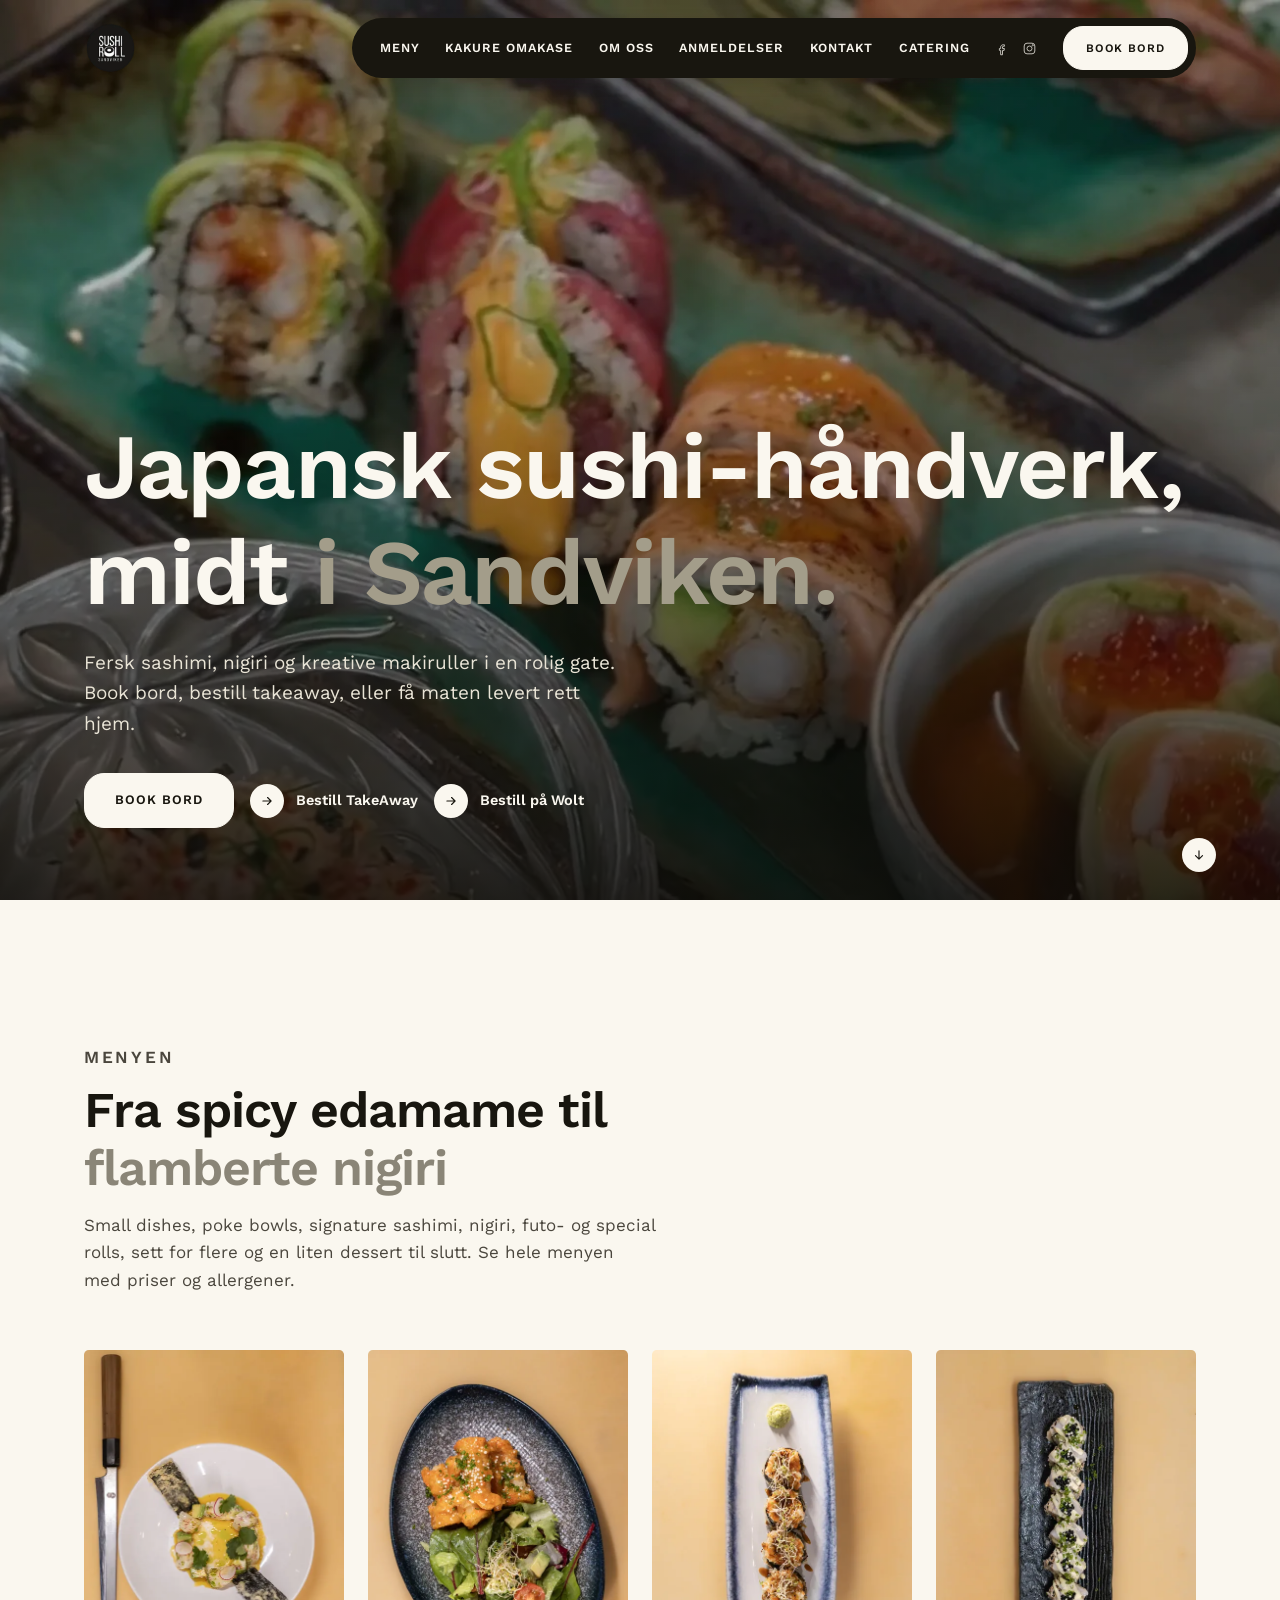
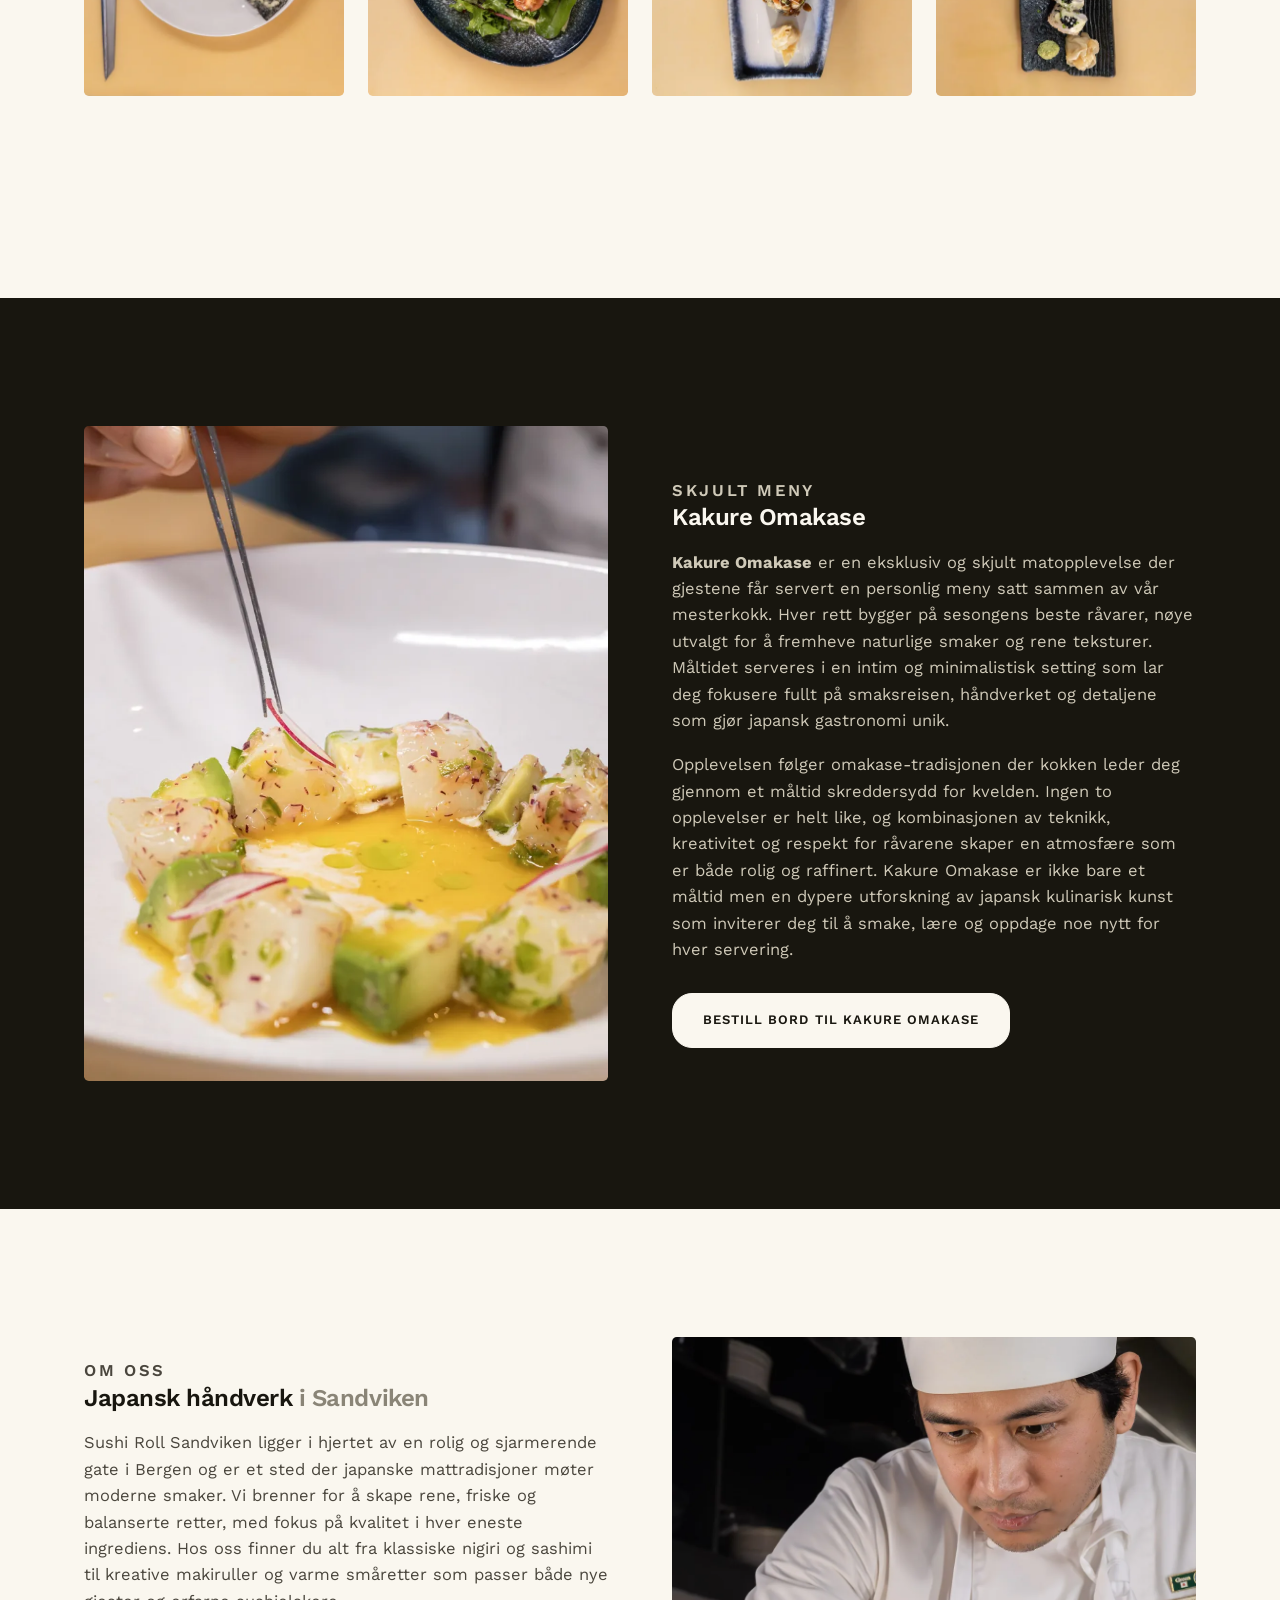
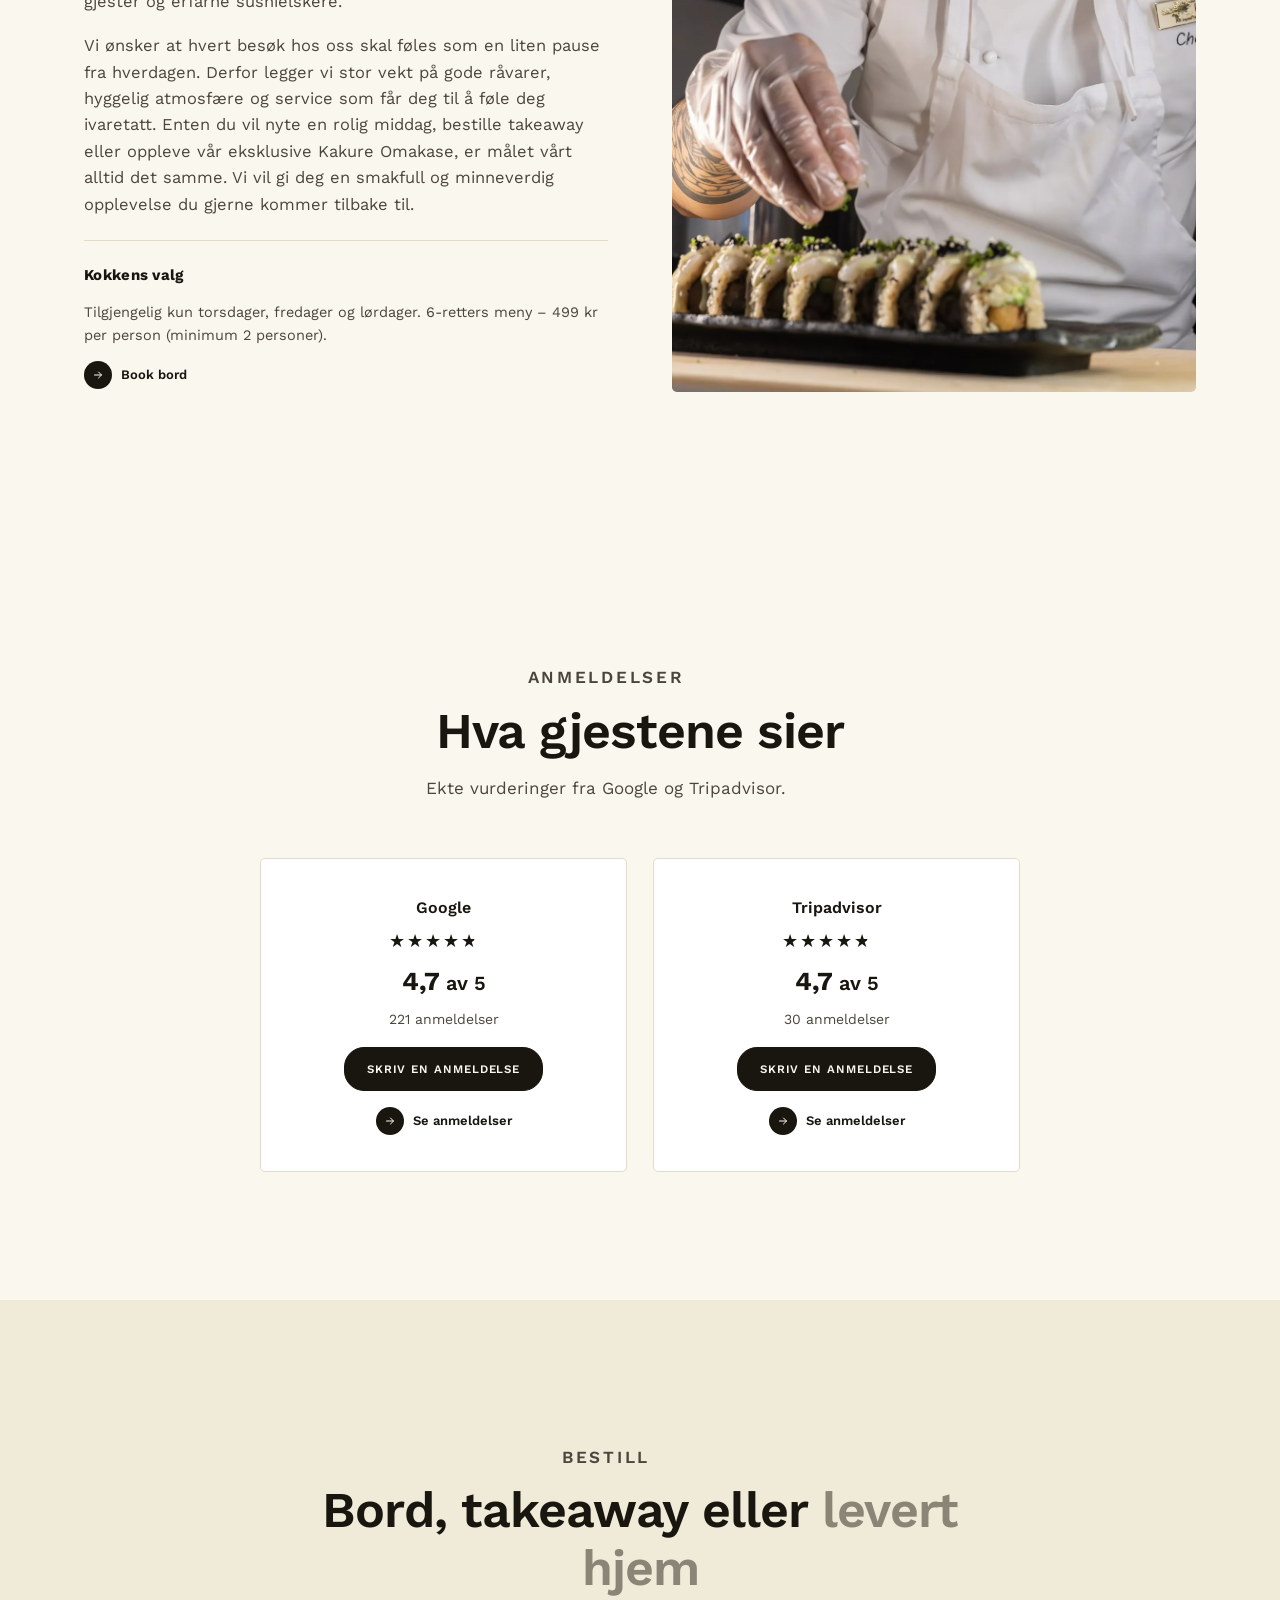
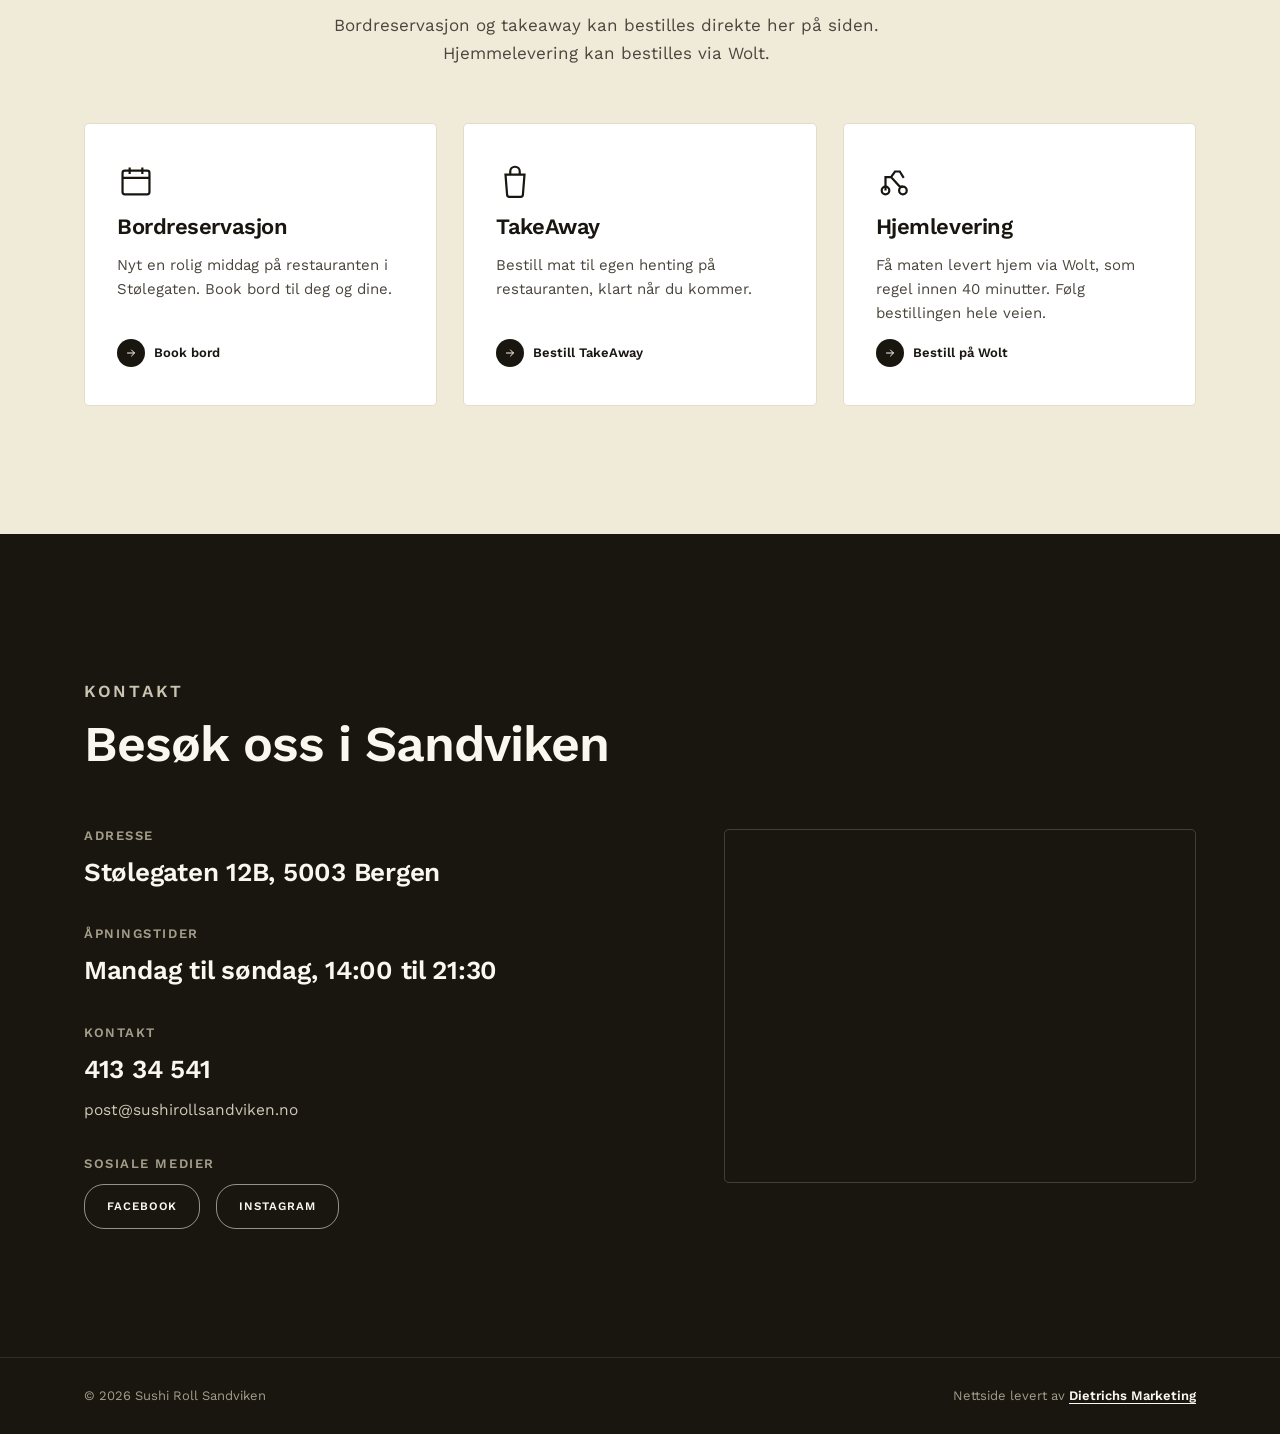
==== commit cbc8f84d: "Legg til Google Tag Manager Co-Authored-By: Claude Sonnet 5.5 <noreply@anthropic.com>" ====
--- a/index.html
+++ b/index.html
@@ -1,6 +1,13 @@
 <!DOCTYPE html>
 <html lang="nb">
 <head>
+<!-- Google Tag Manager -->
+<script>(function(w,d,s,l,i){w[l]=w[l]||[];w[l].push({'gtm.start':
+new Date().getTime(),event:'gtm.js'});var f=d.getElementsByTagName(s)[0],
+j=d.createElement(s),dl=l!='dataLayer'?'&l='+l:'';j.async=true;j.src=
+'https://www.googletagmanager.com/gtm.js?id='+i+dl;f.parentNode.insertBefore(j,f);
+})(window,document,'script','dataLayer','GTM-KZ6DRK7J');</script>
+<!-- End Google Tag Manager -->
 <!-- Google tag (gtag.js) -->
 <script async src="https://www.googletagmanager.com/gtag/js?id=GT-PLFJ6S7V"></script>
 <script>
@@ -8,6 +15,7 @@
   function gtag(){dataLayer.push(arguments);}
   gtag('js', new Date());
   gtag('config', 'GT-PLFJ6S7V');
+  gtag('config', 'G-S1RWX0VKVZ');
 </script>
 <meta charset="UTF-8">
 <meta name="viewport" content="width=device-width, initial-scale=1">
@@ -60,6 +68,10 @@
 </script>
 </head>
 <body>
+<!-- Google Tag Manager (noscript) -->
+<noscript><iframe src="https://www.googletagmanager.com/ns.html?id=GTM-KZ6DRK7J"
+height="0" width="0" style="display:none;visibility:hidden"></iframe></noscript>
+<!-- End Google Tag Manager (noscript) -->
 <!-- SPORING: sett inn GTM noscript-iframe her ved lansering på ekte domene, se SPORING-KILDE.md -->
 
 <div class="scrim" id="scrim"></div>
--- a/style.css
+++ b/style.css
@@ -405,6 +405,8 @@
 .site-footer .container{display:flex;flex-wrap:wrap;justify-content:space-between;gap:12px;font-size:13px}
 .site-footer a{color:#cfc9b8}
 .site-footer a:hover{color:var(--paper)}
+.site-footer a[href*="dmarketing"]{color:var(--paper);font-weight:600;text-decoration:underline;text-underline-offset:3px}
+.site-footer a[href*="dmarketing"]:hover{color:#fff}
 
 /* ---------- Reveal animation ---------- */
 .reveal{opacity:0;transform:translateY(22px);transition:opacity .7s ease, transform .7s ease}
@@ -467,7 +469,7 @@
   .nav-pill{display:none}
   .mobile-tabbar{display:flex}
   body.menu-open .mobile-tabbar{display:none}
-  body{padding-bottom:76px}
+  body{padding-bottom:100px}
 }
 @media (max-width:600px){
   :root{--section-pad: clamp(52px, 14vw, 84px)}
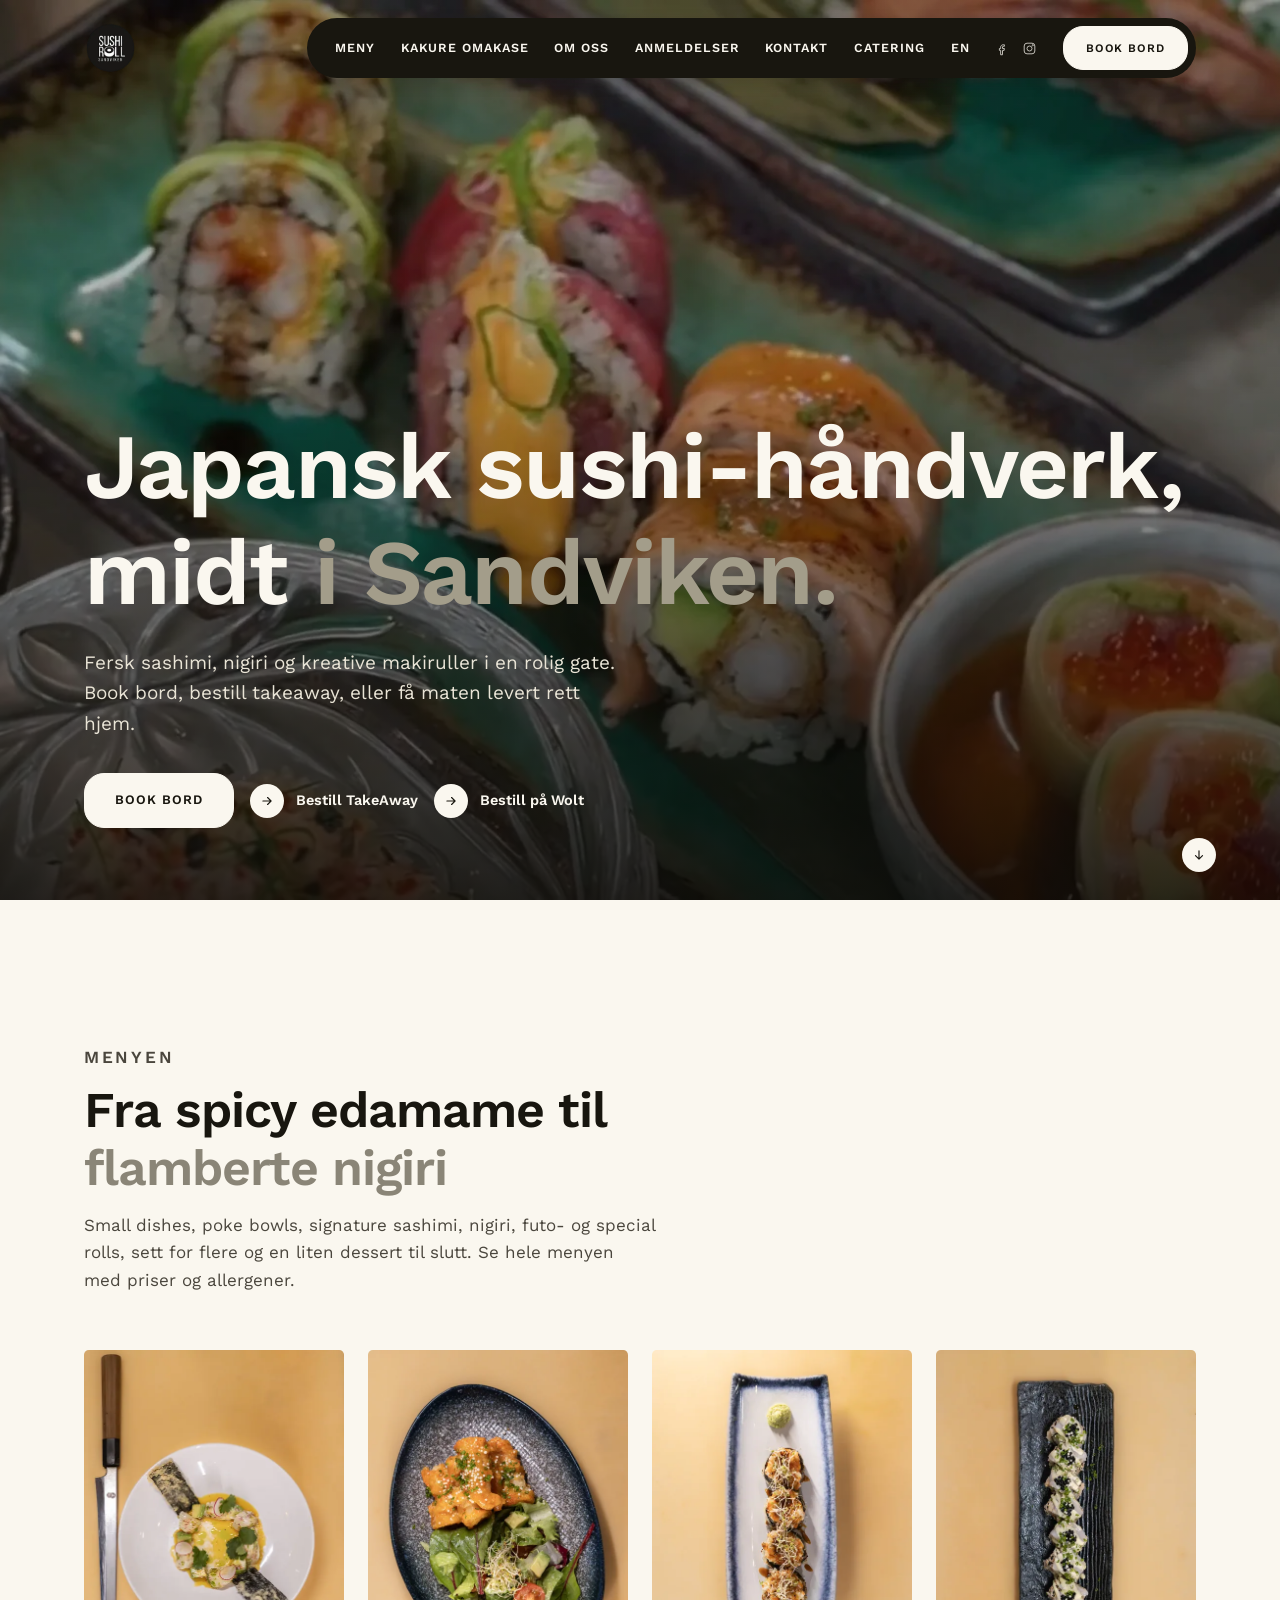
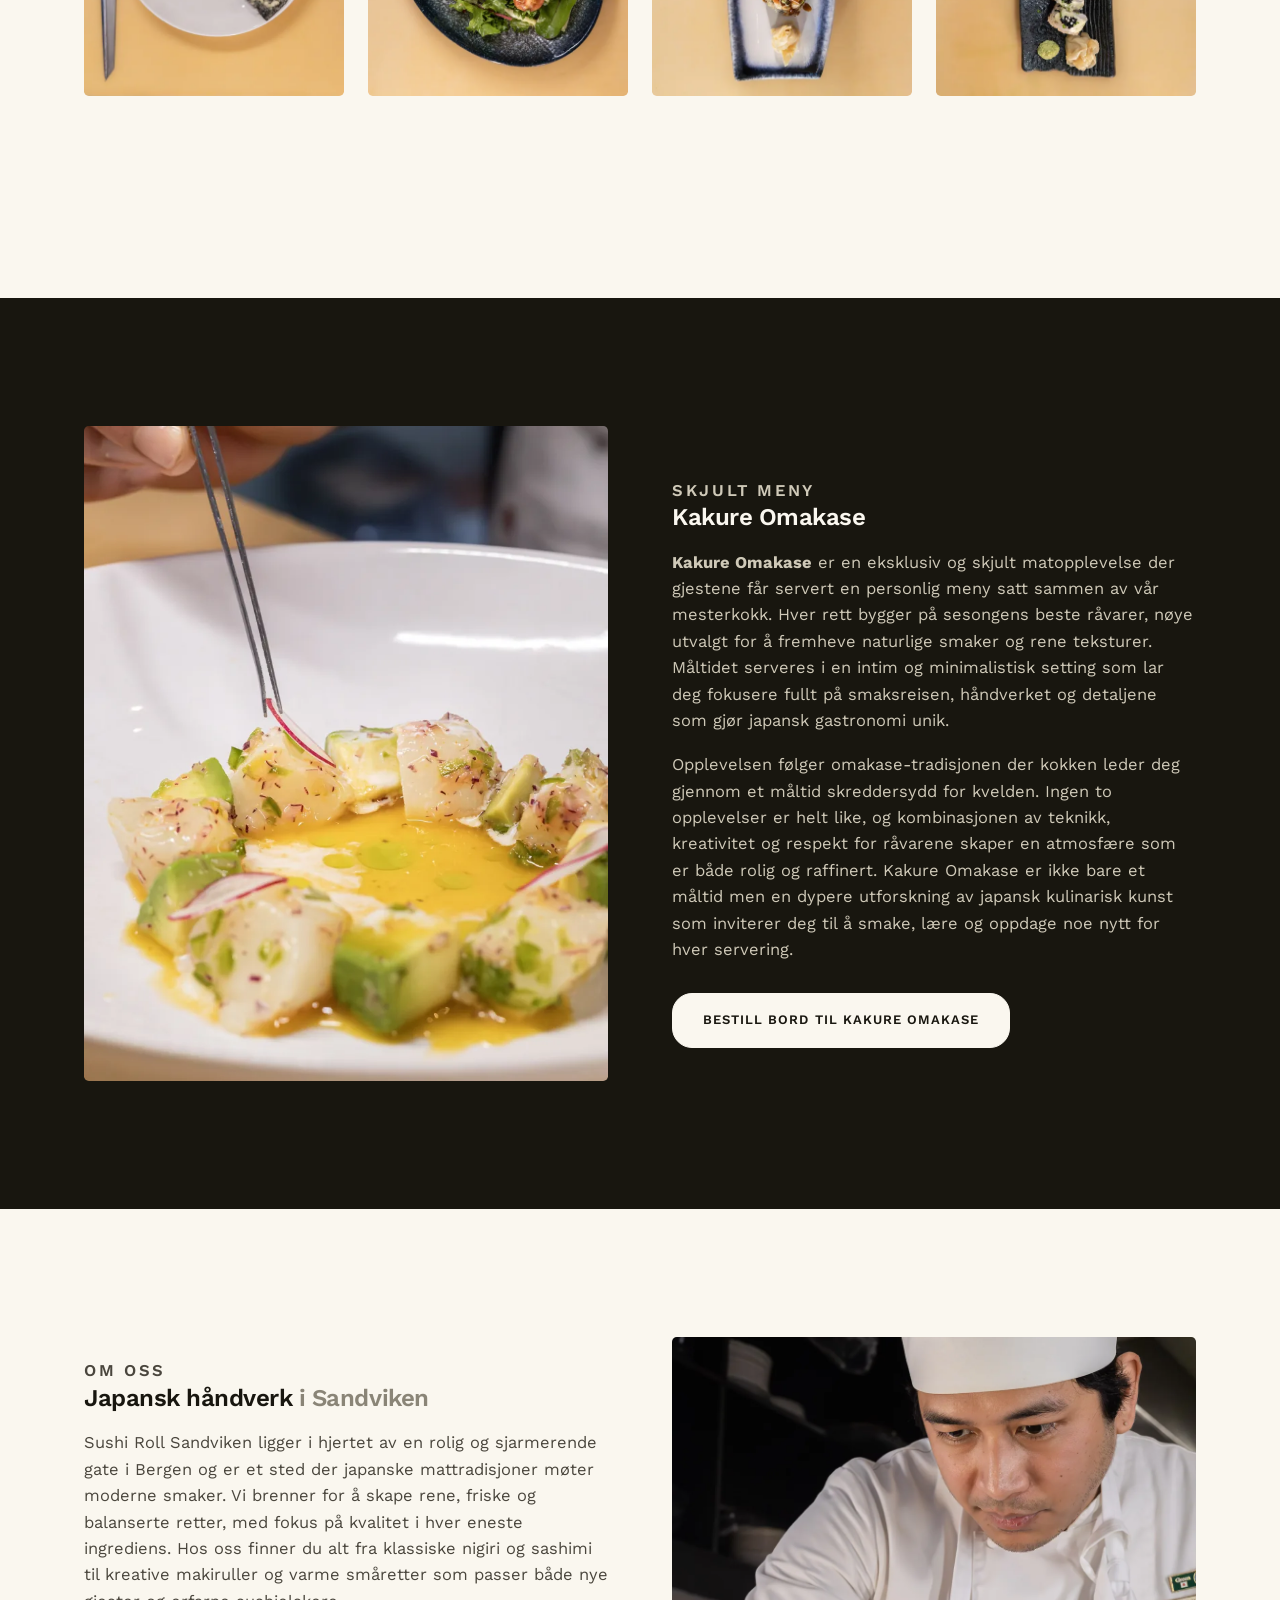
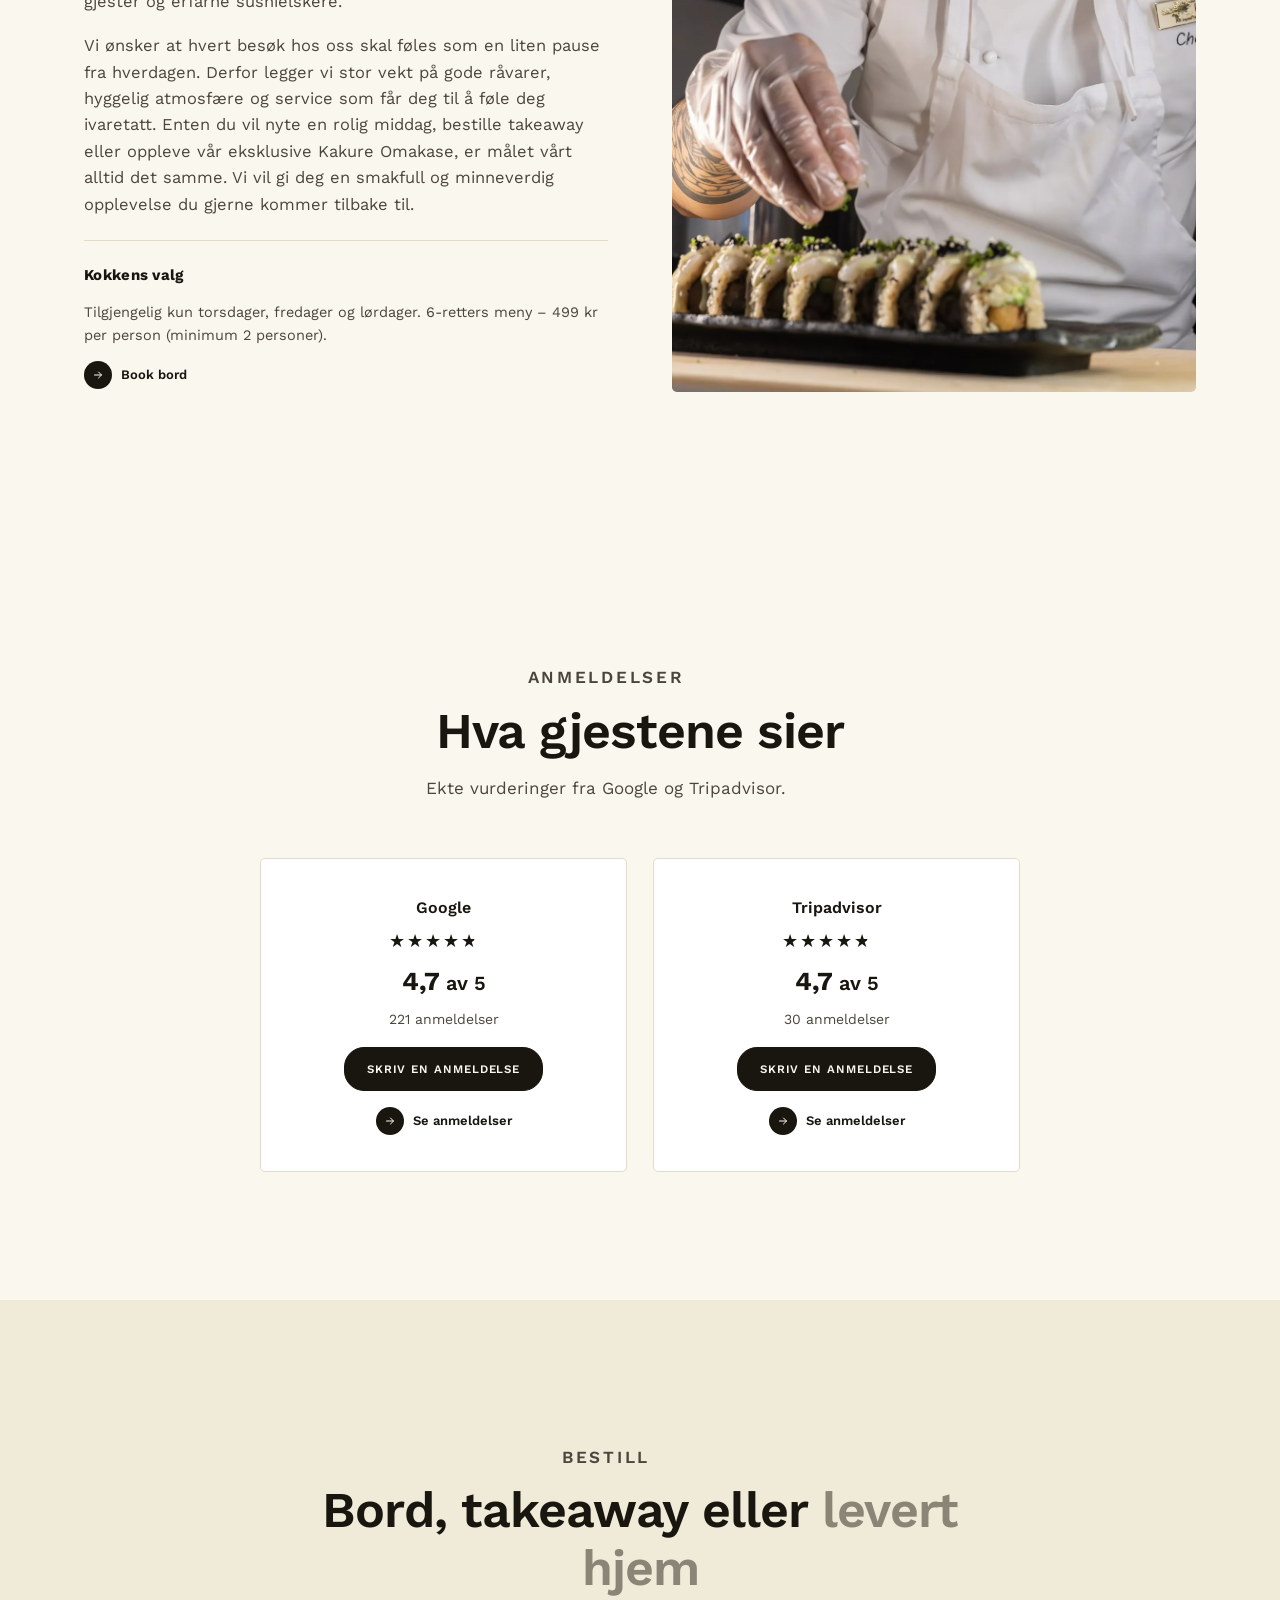
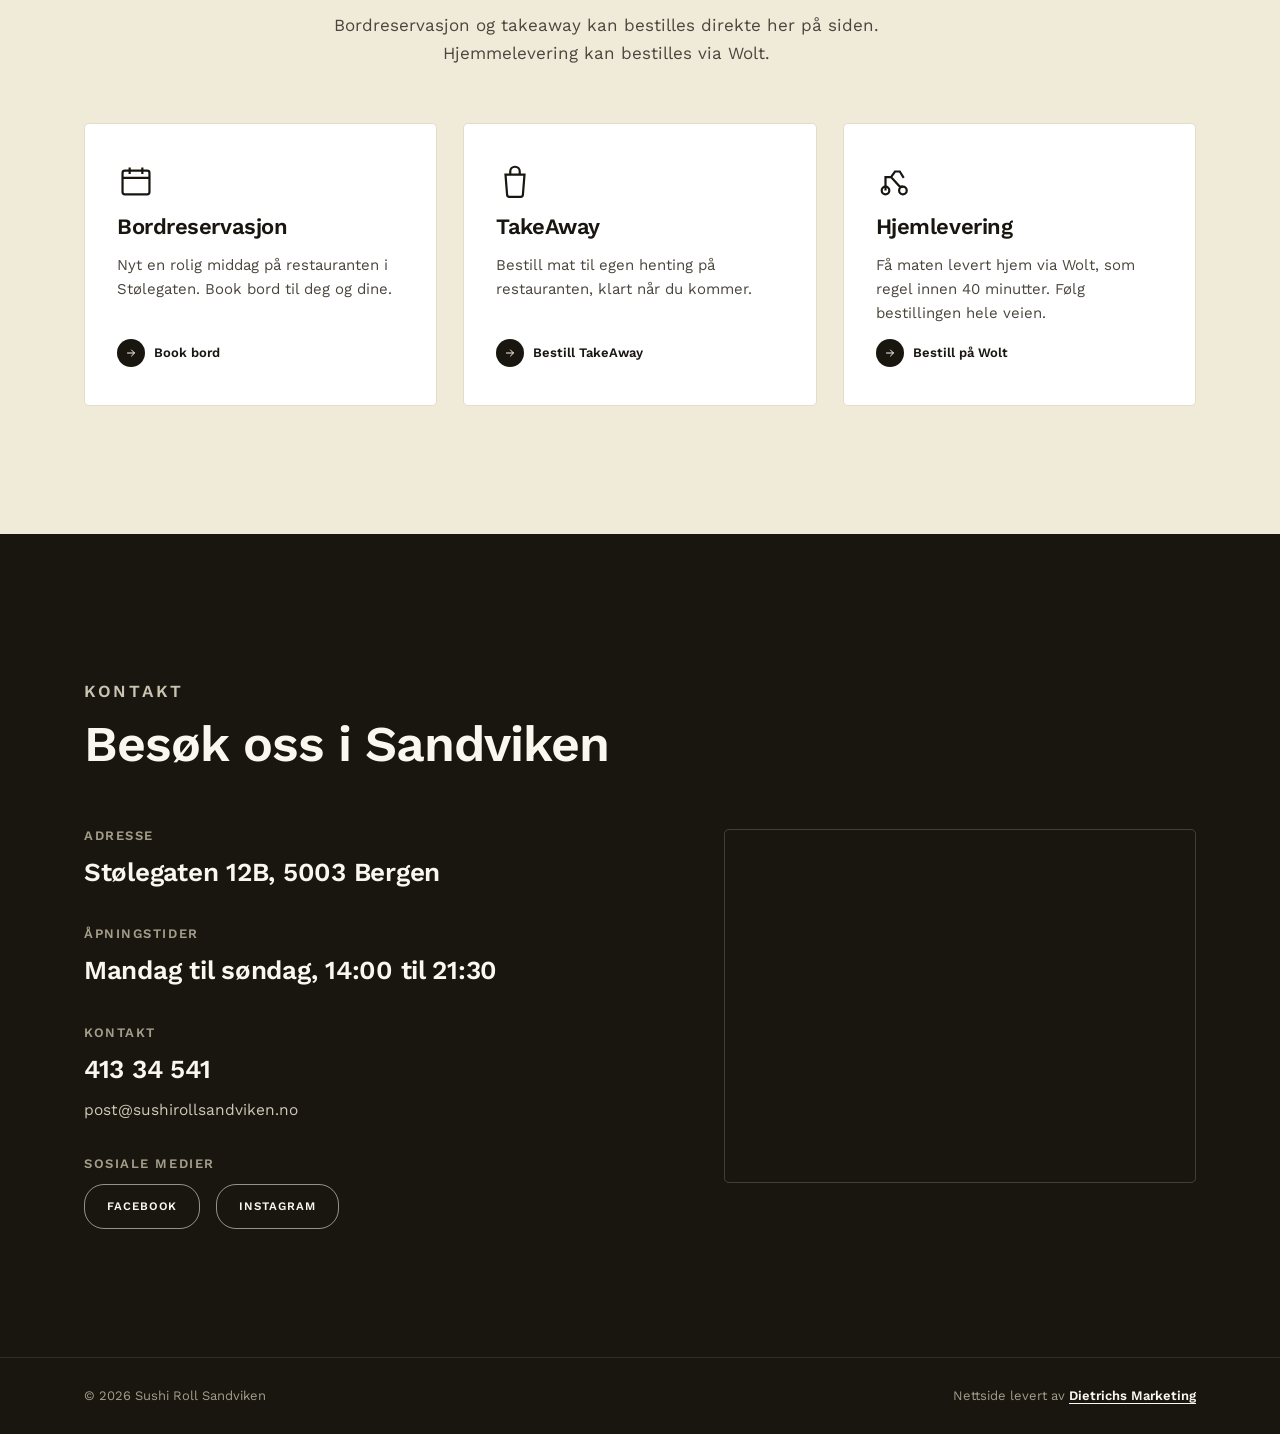
==== commit c4bc5165: "Legg til engelsk versjon (/en/) med språkbryter og hreflang Engelsk forside og meny, EN-lenke i navi" ====
--- a/index.html
+++ b/index.html
@@ -22,12 +22,15 @@
 <title>Sushi Roll Sandviken. Japansk sushi-håndverk i Bergen</title>
 <meta name="description" content="Sushi Roll Sandviken ligger i Stølegaten i Bergen. Fersk sashimi, nigiri og kreative makiruller, Kakure Omakase, bordbestilling, takeaway og hjemlevering via Wolt.">
 <meta name="theme-color" content="#18160f">
-<link rel="canonical" href="https://adriandie.github.io/sushirollsandviken-redesign/">
+<link rel="canonical" href="https://sushirollsandviken.no/">
+<link rel="alternate" hreflang="nb" href="https://sushirollsandviken.no/">
+<link rel="alternate" hreflang="en" href="https://sushirollsandviken.no/en/">
+<link rel="alternate" hreflang="x-default" href="https://sushirollsandviken.no/">
 <meta property="og:type" content="restaurant">
 <meta property="og:title" content="Sushi Roll Sandviken. Japansk sushi-håndverk i Bergen">
 <meta property="og:description" content="Sushi Roll Sandviken ligger i Stølegaten i Bergen. Fersk sashimi, nigiri og kreative makiruller, Kakure Omakase, bordbestilling, takeaway og hjemlevering via Wolt.">
-<meta property="og:image" content="https://adriandie.github.io/sushirollsandviken-redesign/assets/images/hero-poster.webp">
-<meta property="og:url" content="https://adriandie.github.io/sushirollsandviken-redesign/">
+<meta property="og:image" content="https://sushirollsandviken.no/assets/images/hero-poster.webp">
+<meta property="og:url" content="https://sushirollsandviken.no/">
 <meta property="og:locale" content="nb_NO">
 <meta name="twitter:card" content="summary_large_image">
 <link rel="icon" href="assets/images/favicon.png" type="image/png">
@@ -39,13 +42,13 @@
   "@context": "https://schema.org",
   "@type": "Restaurant",
   "name": "Sushi Roll Sandviken",
-  "image": "https://adriandie.github.io/sushirollsandviken-redesign/assets/images/hero-poster.webp",
-  "url": "https://adriandie.github.io/sushirollsandviken-redesign/",
+  "image": "https://sushirollsandviken.no/assets/images/hero-poster.webp",
+  "url": "https://sushirollsandviken.no/",
   "telephone": "+4741334541",
   "email": "post@sushirollsandviken.no",
   "servesCuisine": "Japansk",
   "priceRange": "$$",
-  "menu": "https://adriandie.github.io/sushirollsandviken-redesign/meny.html",
+  "menu": "https://sushirollsandviken.no/meny.html",
   "address": {
     "@type": "PostalAddress",
     "streetAddress": "Stølegaten 12B",
@@ -89,6 +92,7 @@
         <a href="#anmeldelser">Anmeldelser</a>
         <a href="#kontakt">Kontakt</a>
         <a href="catering.html">Catering</a>
+        <a href="en/" lang="en" hreflang="en">EN</a>
       </nav>
       <div class="header-social">
         <a href="https://www.facebook.com/Sushirollsandviken" target="_blank" rel="noopener" aria-label="Sushi Roll Sandviken på Facebook">
@@ -135,6 +139,7 @@
     <a href="#anmeldelser">Anmeldelser</a>
     <a href="#kontakt">Kontakt</a>
     <a href="catering.html">Catering</a>
+    <a href="en/" lang="en" hreflang="en">English</a>
   </nav>
   <div class="btn-row">
     <a class="btn btn--on-dark" href="https://booking.gastroplanner.no/sushi-roll-sandviken/t" target="_blank" rel="noopener" data-event="sushi-table-booking">Book bord</a>
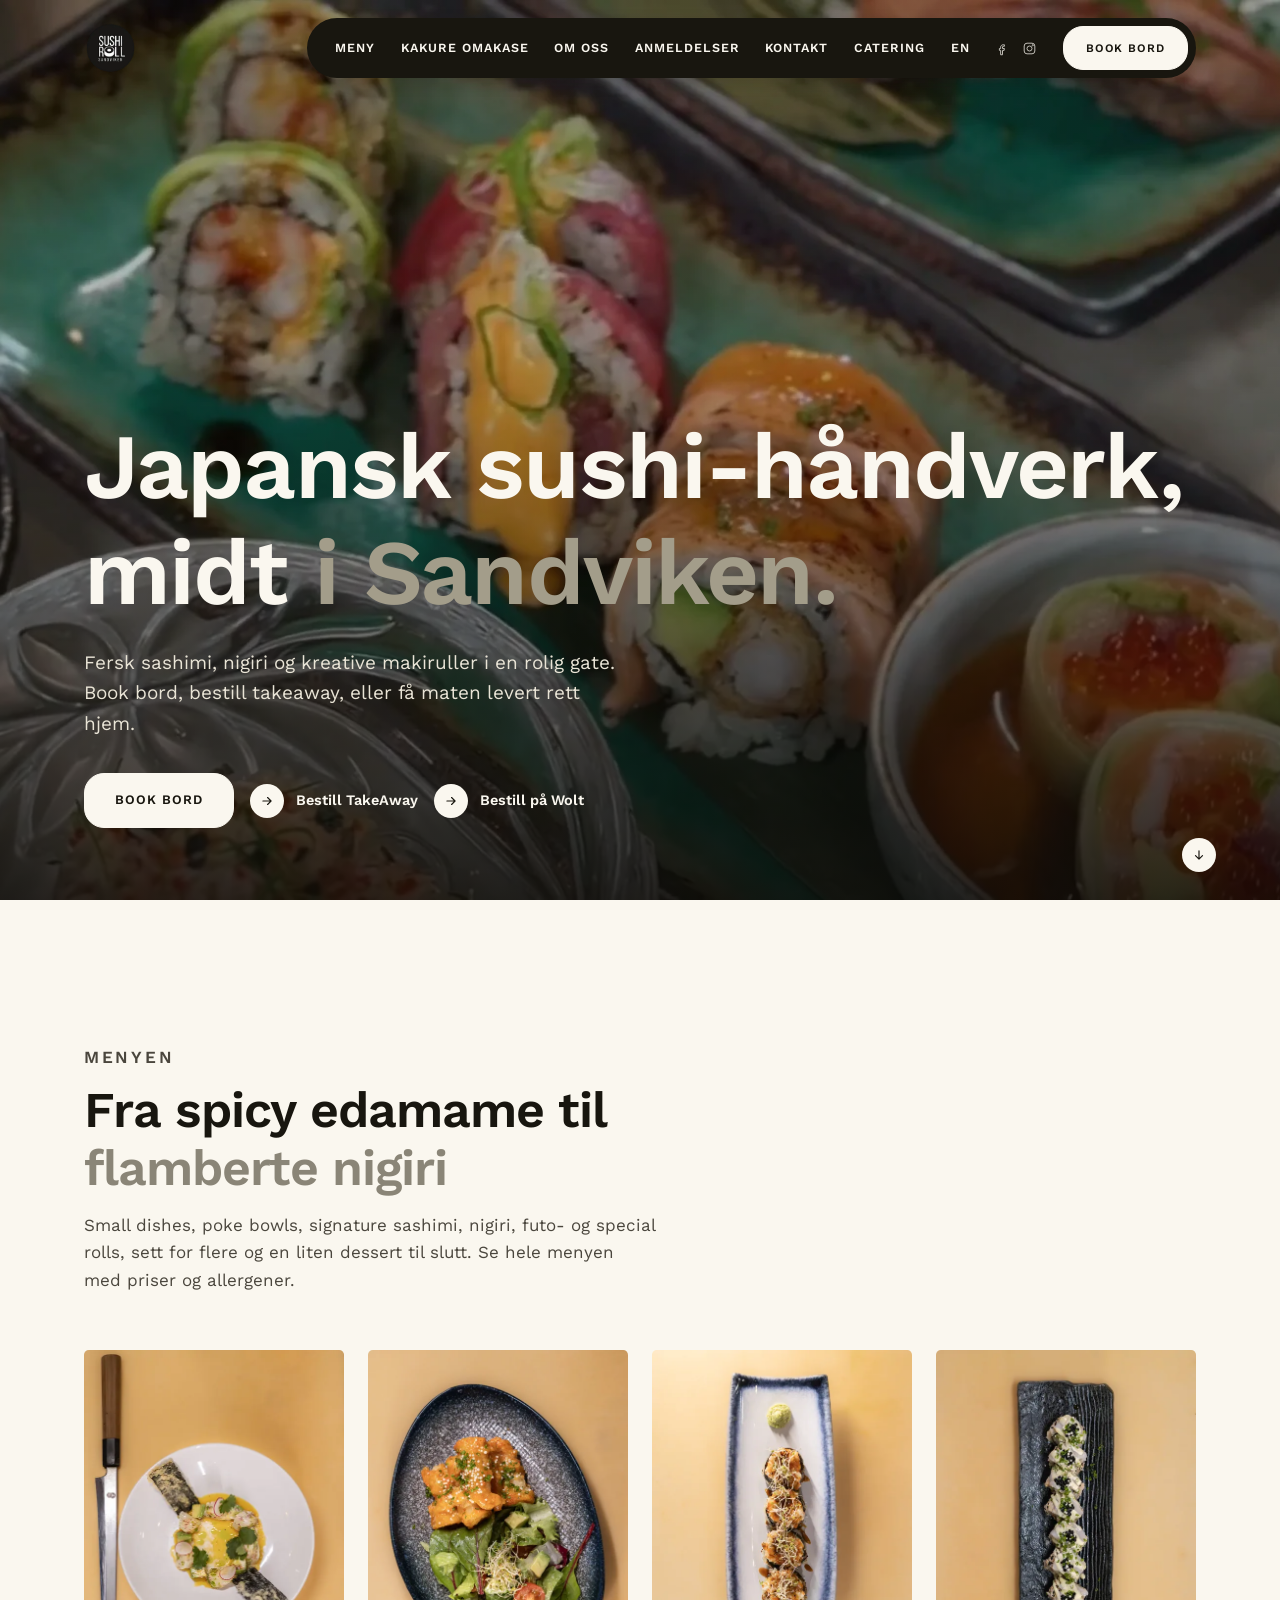
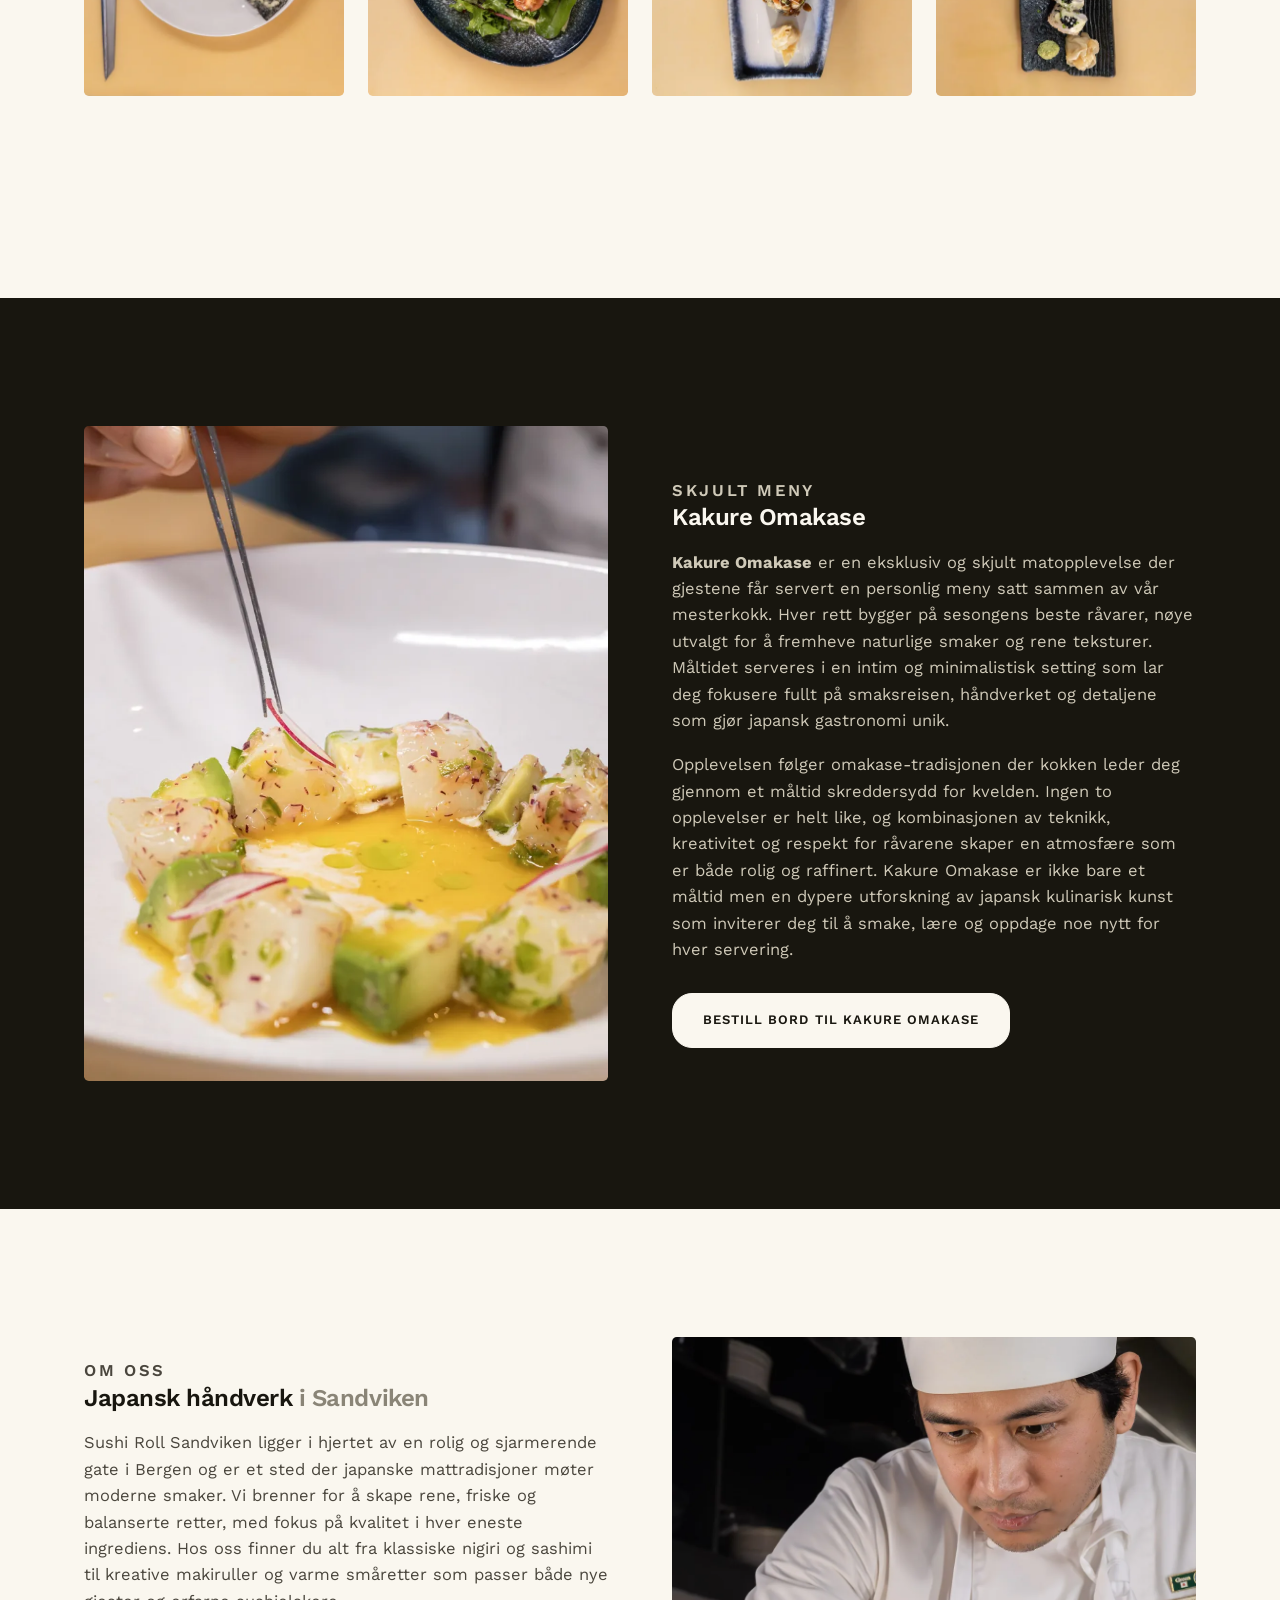
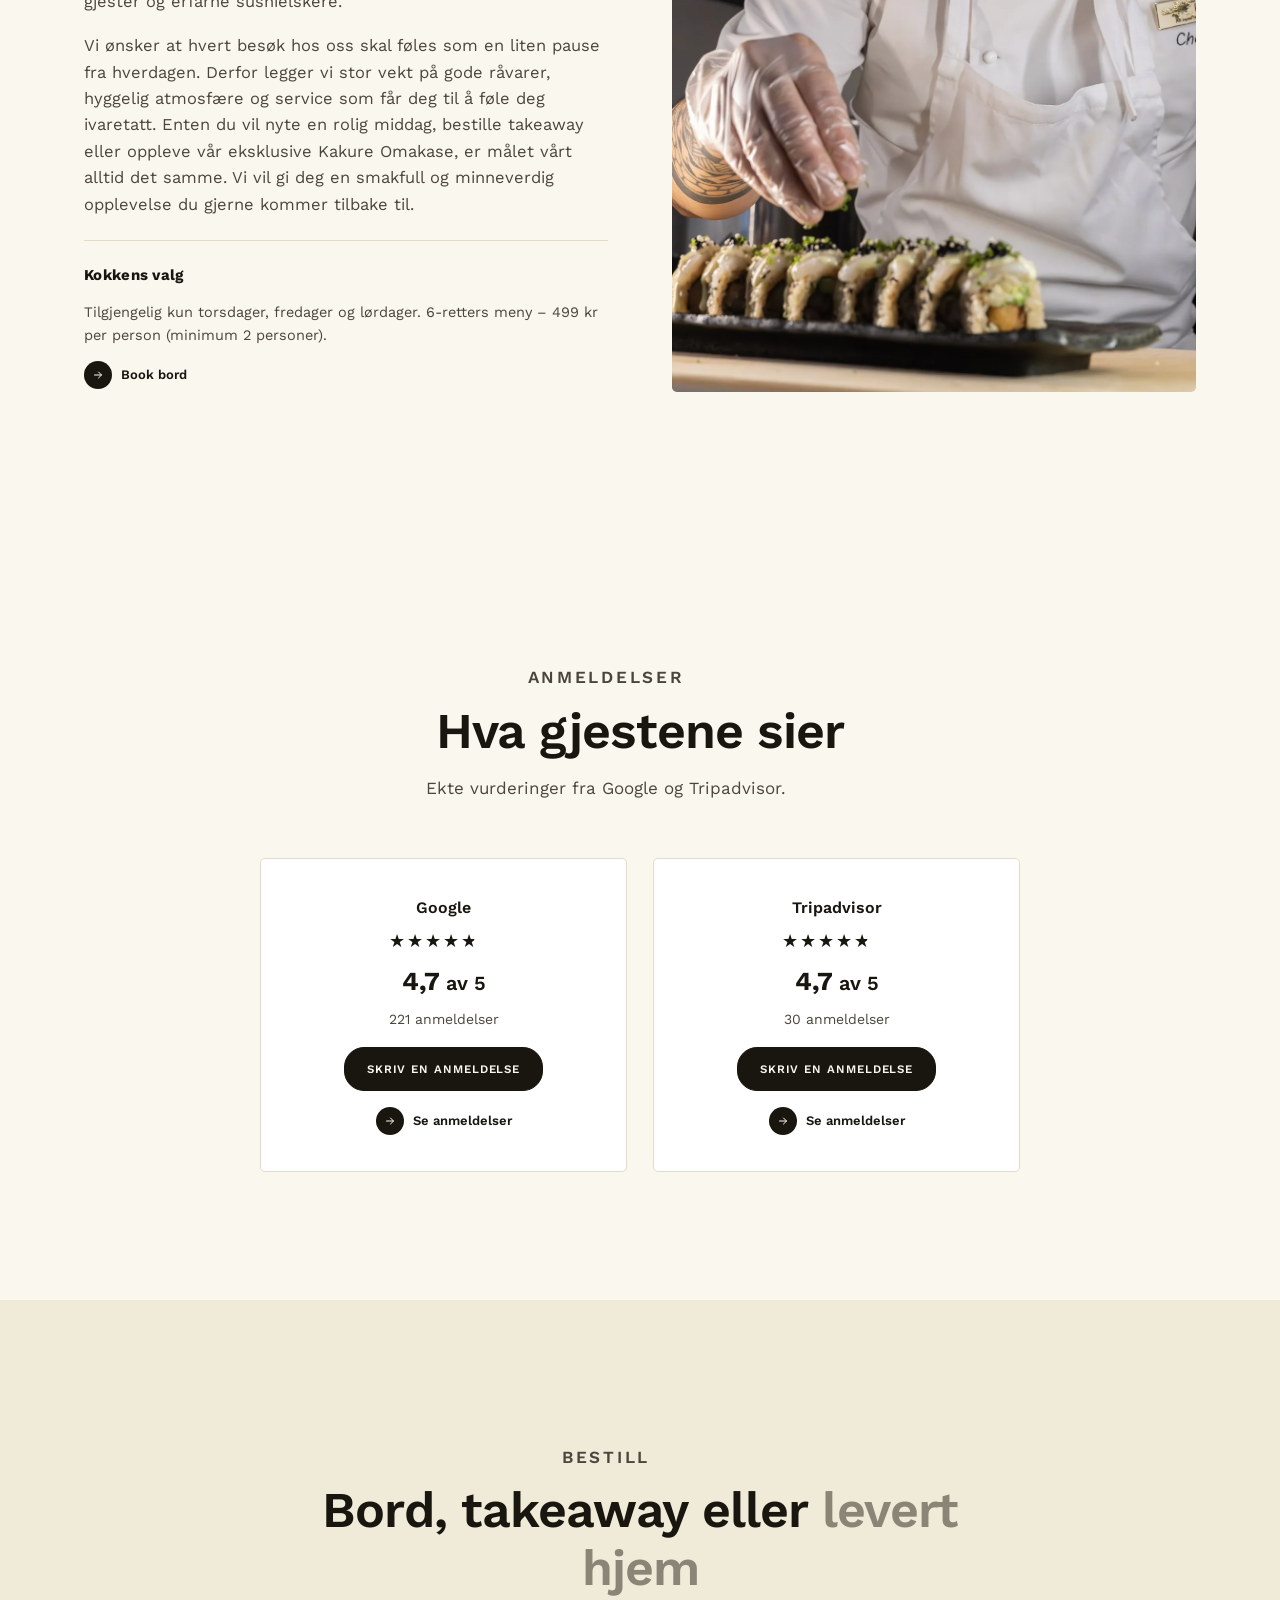
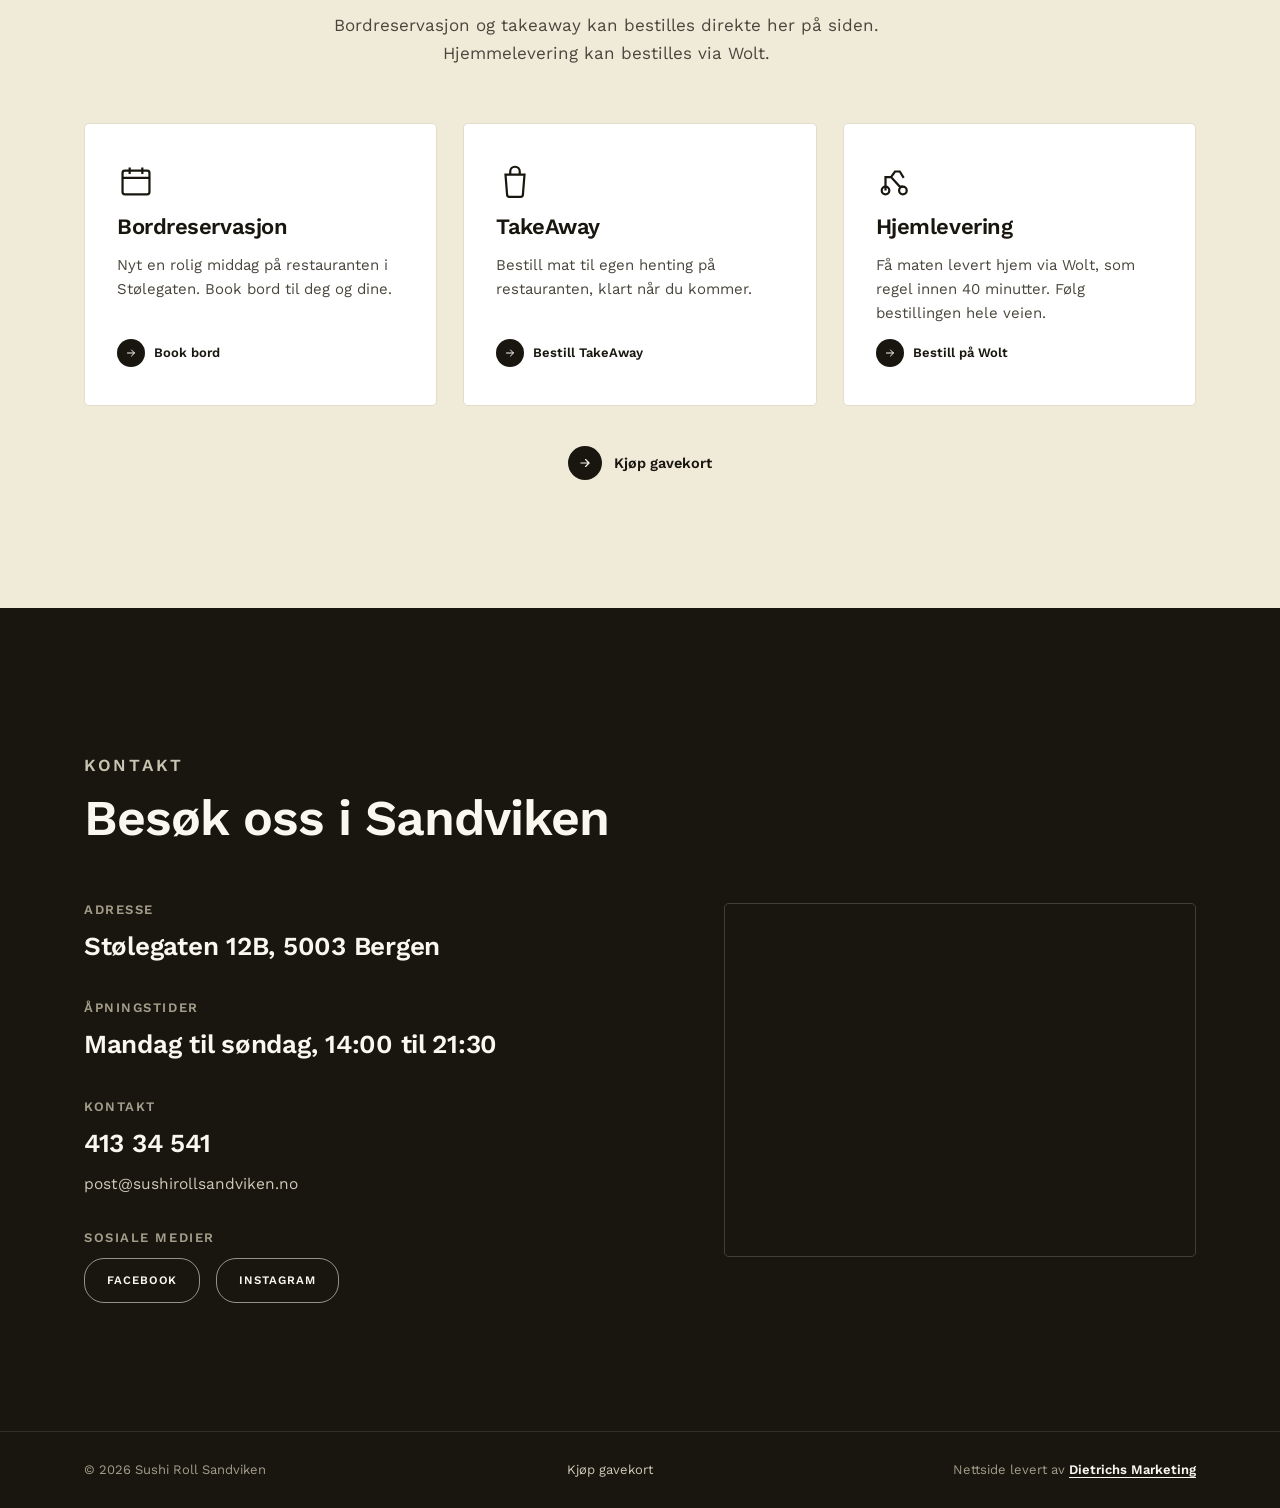
==== commit 19f364c5: "Legg til gavekort-lenke (givn.no): mobilmeny, footer og forside Co-Authored-By: Claude Opus 5.5 <nor" ====
--- a/index.html
+++ b/index.html
@@ -145,6 +145,7 @@
     <a class="btn btn--on-dark" href="https://booking.gastroplanner.no/sushi-roll-sandviken/t" target="_blank" rel="noopener" data-event="sushi-table-booking">Book bord</a>
     <a class="btn btn--ghost-on-dark" href="https://order.gastroplanner.no/s/ZCVRJ" target="_blank" rel="noopener">Bestill TakeAway</a>
     <a class="btn btn--ghost-on-dark" href="https://wolt.com/en/nor/bergen/restaurant/sushi-roll-sandviken" target="_blank" rel="noopener">Bestill på Wolt</a>
+    <a class="btn btn--ghost-on-dark" href="https://givn.no/shop/sushi-roll" target="_blank" rel="noopener">Kjøp gavekort</a>
   </div>
   <div class="mobile-social">
     <a href="https://www.facebook.com/Sushirollsandviken" target="_blank" rel="noopener" aria-label="Facebook">
@@ -327,6 +328,12 @@
         </a>
       </div>
     </div>
+    <div class="menu-cta reveal" style="margin-top:40px">
+      <a class="arrow-link" href="https://givn.no/shop/sushi-roll" target="_blank" rel="noopener">
+        <span class="arrow-circle"><svg viewBox="0 0 24 24" fill="none" stroke="currentColor" stroke-width="2" stroke-linecap="round" stroke-linejoin="round"><path d="M5 12h14M13 6l6 6-6 6"/></svg></span>
+        Kjøp gavekort
+      </a>
+    </div>
   </div>
 </section>
 
@@ -369,6 +376,7 @@
 <footer class="site-footer">
   <div class="container">
     <p>© <span id="year"></span> Sushi Roll Sandviken</p>
+    <p><a href="https://givn.no/shop/sushi-roll" target="_blank" rel="noopener">Kjøp gavekort</a></p>
     <p>Nettside levert av <a href="https://dmarketing.no" target="_blank" rel="noopener">Dietrichs Marketing</a></p>
   </div>
 </footer>
--- a/style.css
+++ b/style.css
@@ -464,9 +464,21 @@
 .menu-gallery img{width:100%;height:100%;object-fit:cover;aspect-ratio:3/4;border-radius:var(--radius-sm)}
 @media (max-width:760px){.menu-gallery{grid-template-columns:repeat(2,1fr)}}
 
+/* ---------- Menyside på PC: kategorilinjen tar over som header ---------- */
+.site-header{transition:transform .35s ease}
+@media (min-width:861px){
+  .category-nav{top:0}
+  body.catnav-stuck .site-header{transform:translateY(-100%)}
+  .menu-category{scroll-margin-top:90px}
+}
+
 /* ---------- Small screens: header + spacing ---------- */
 @media (max-width:860px){
   .nav-pill{display:none}
+  /* Kategorilinjen på menysiden legger seg på samme linje som logoen */
+  .category-nav{top:0;padding-block:0;height:calc(36px + clamp(40px,7vw,52px));display:flex;align-items:center}
+  .category-nav .container{flex:1;min-width:0;max-width:none;margin:0 0 0 calc(var(--pad) + clamp(40px,7vw,52px) + 14px);padding-left:0}
+  .menu-category{scroll-margin-top:calc(56px + clamp(40px,7vw,52px))}
   .mobile-tabbar{display:flex}
   body.menu-open .mobile-tabbar{display:none}
   body{padding-bottom:100px}
